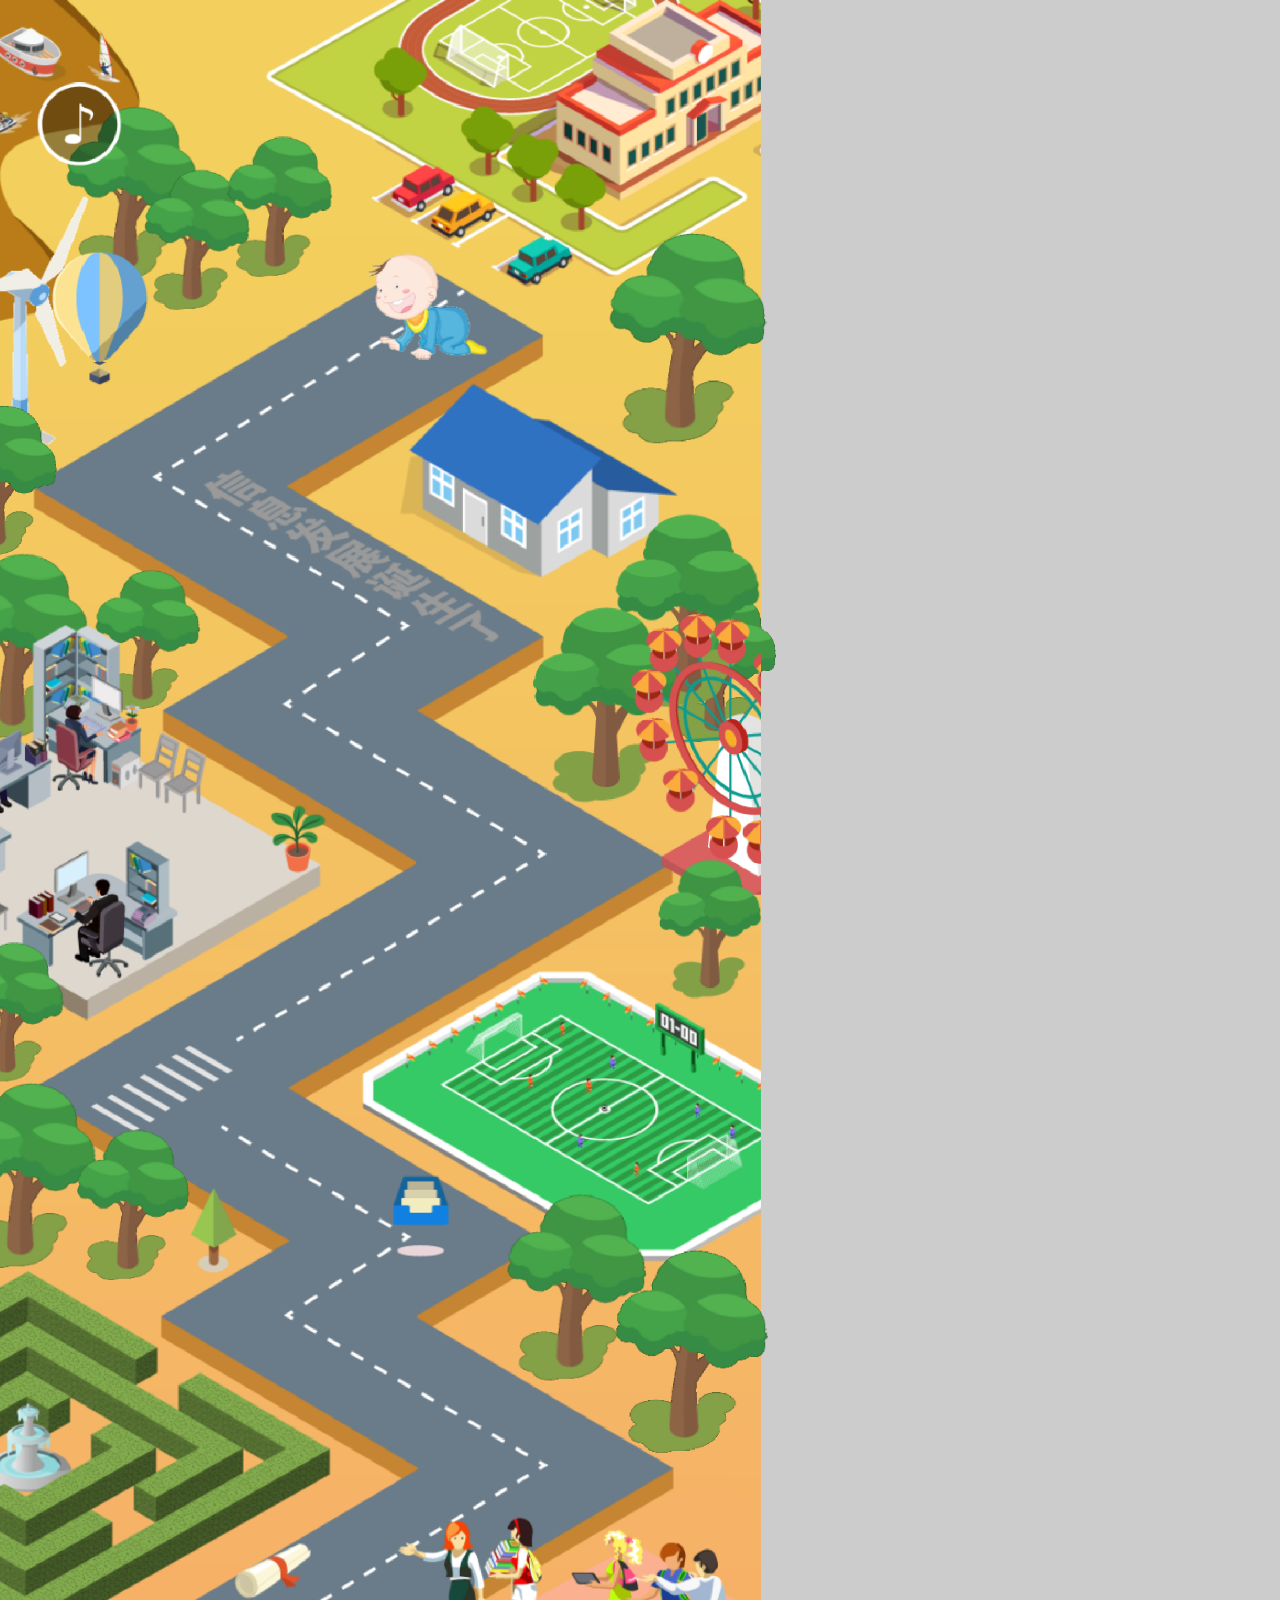
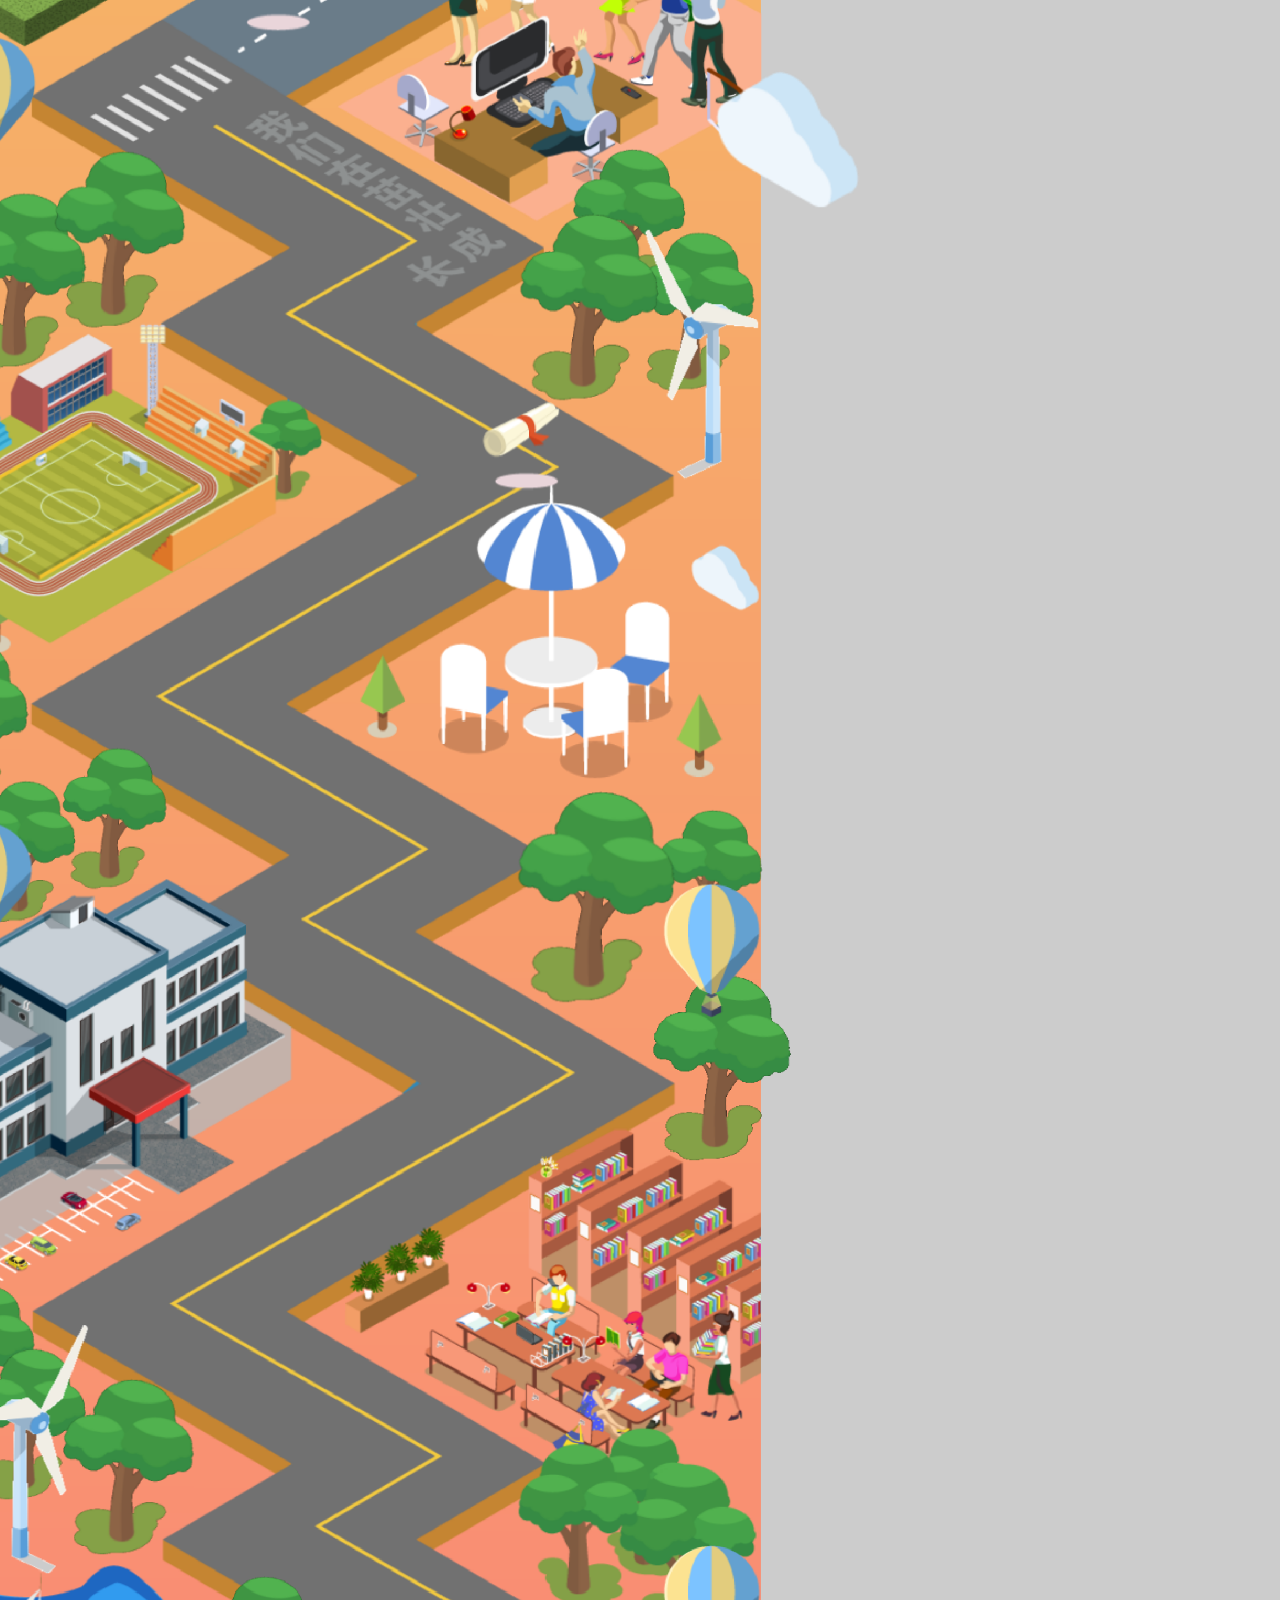
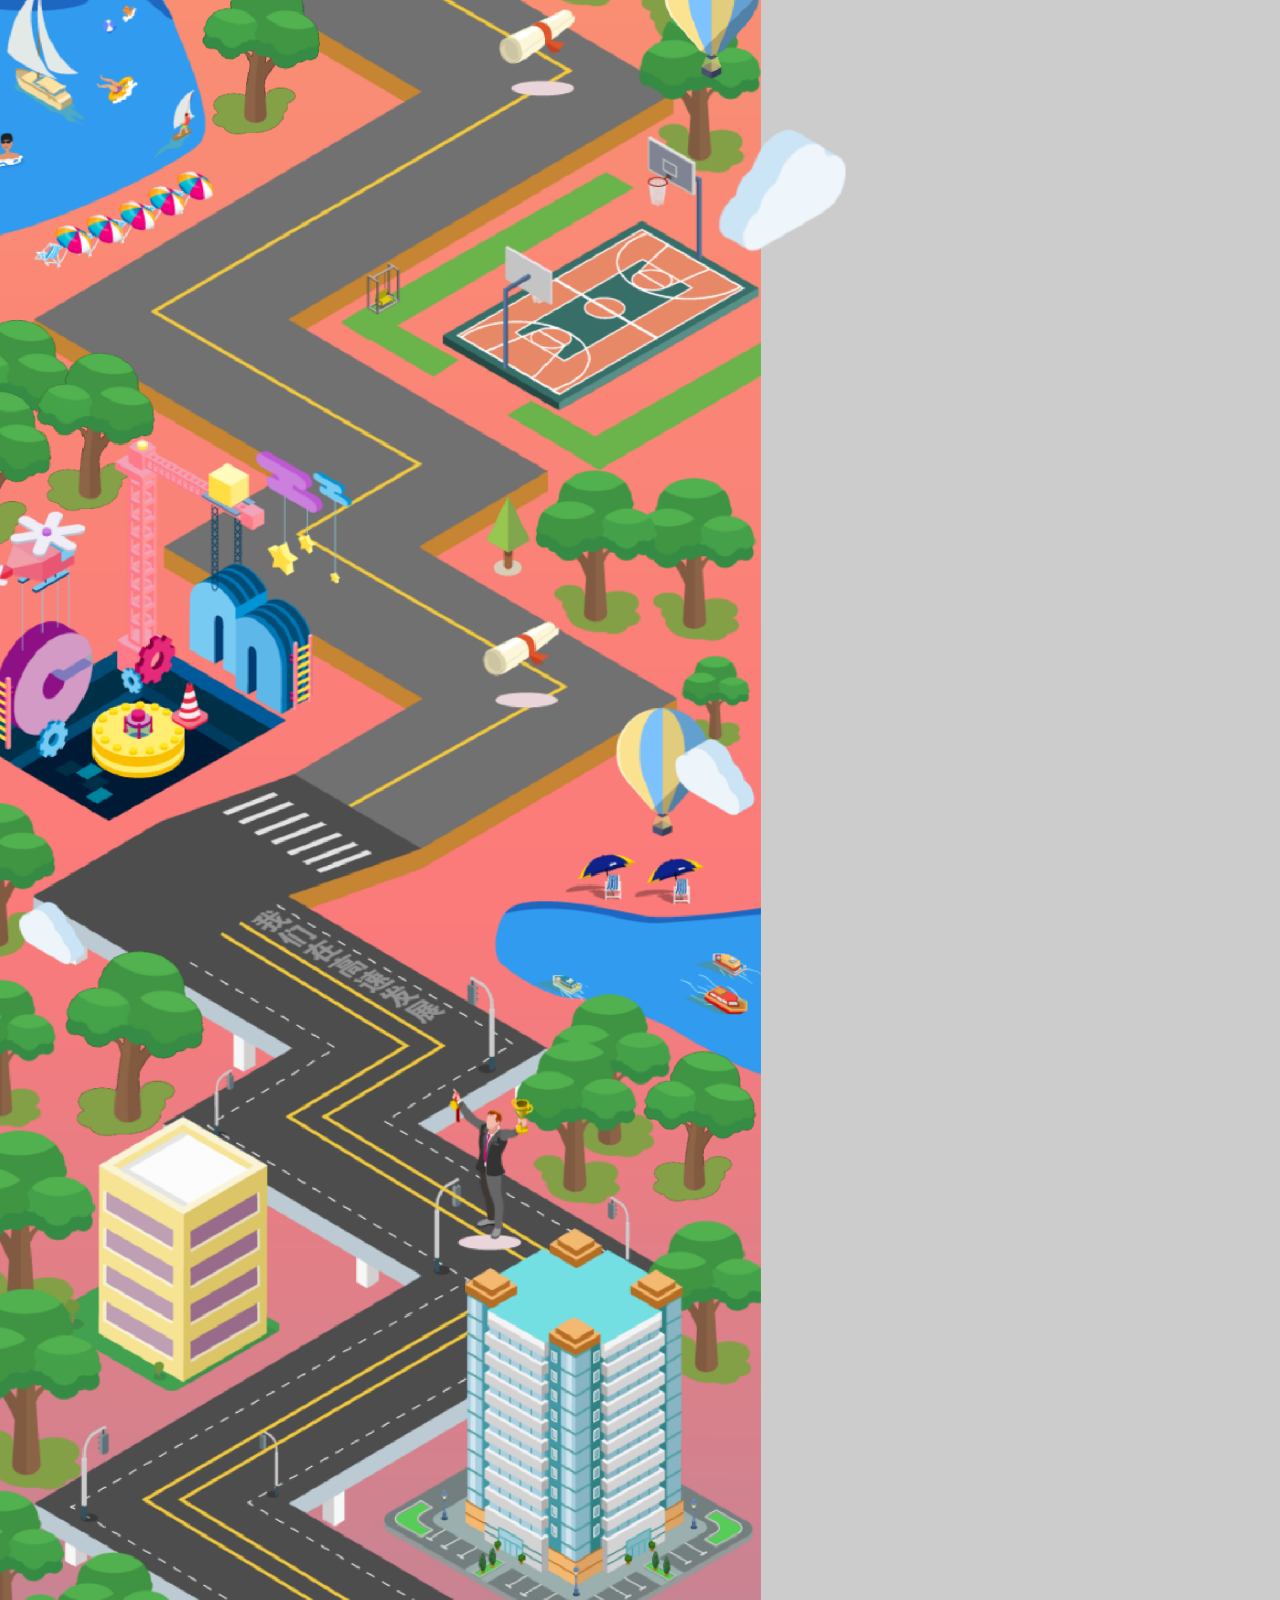
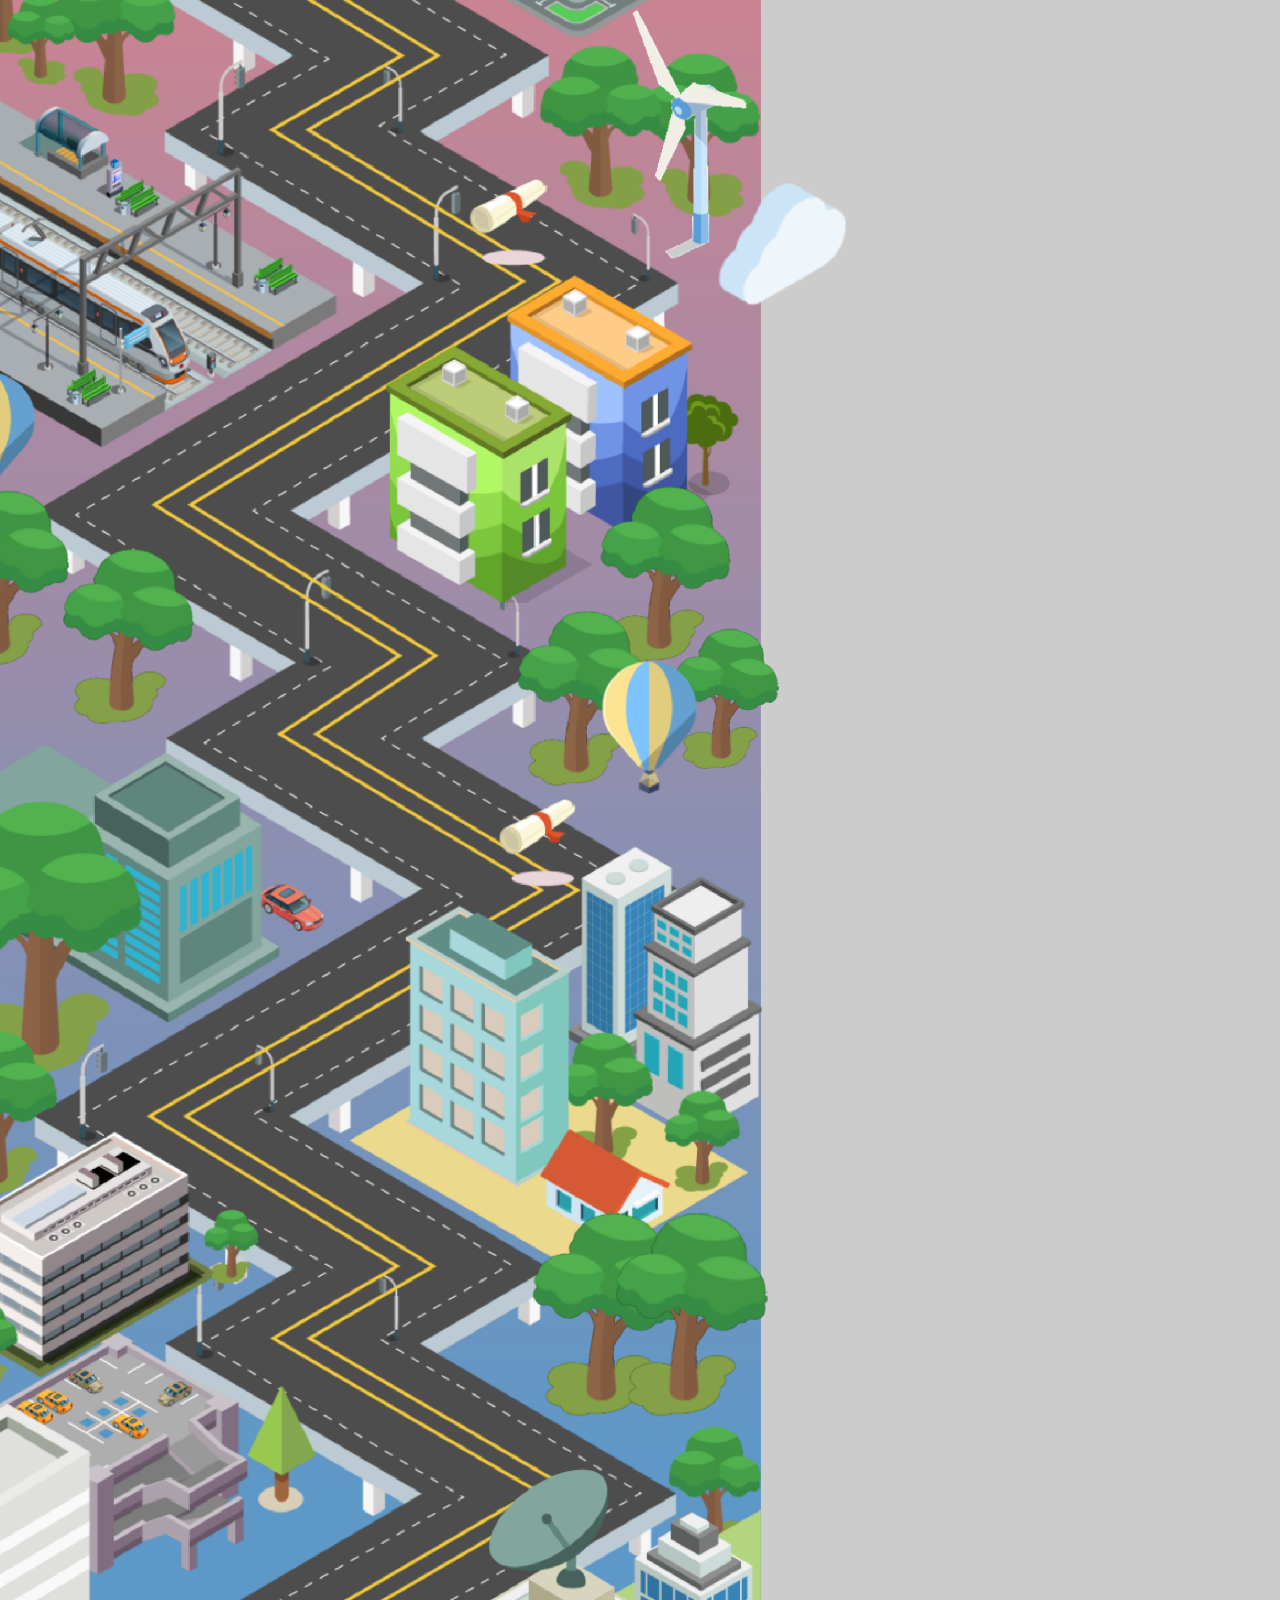
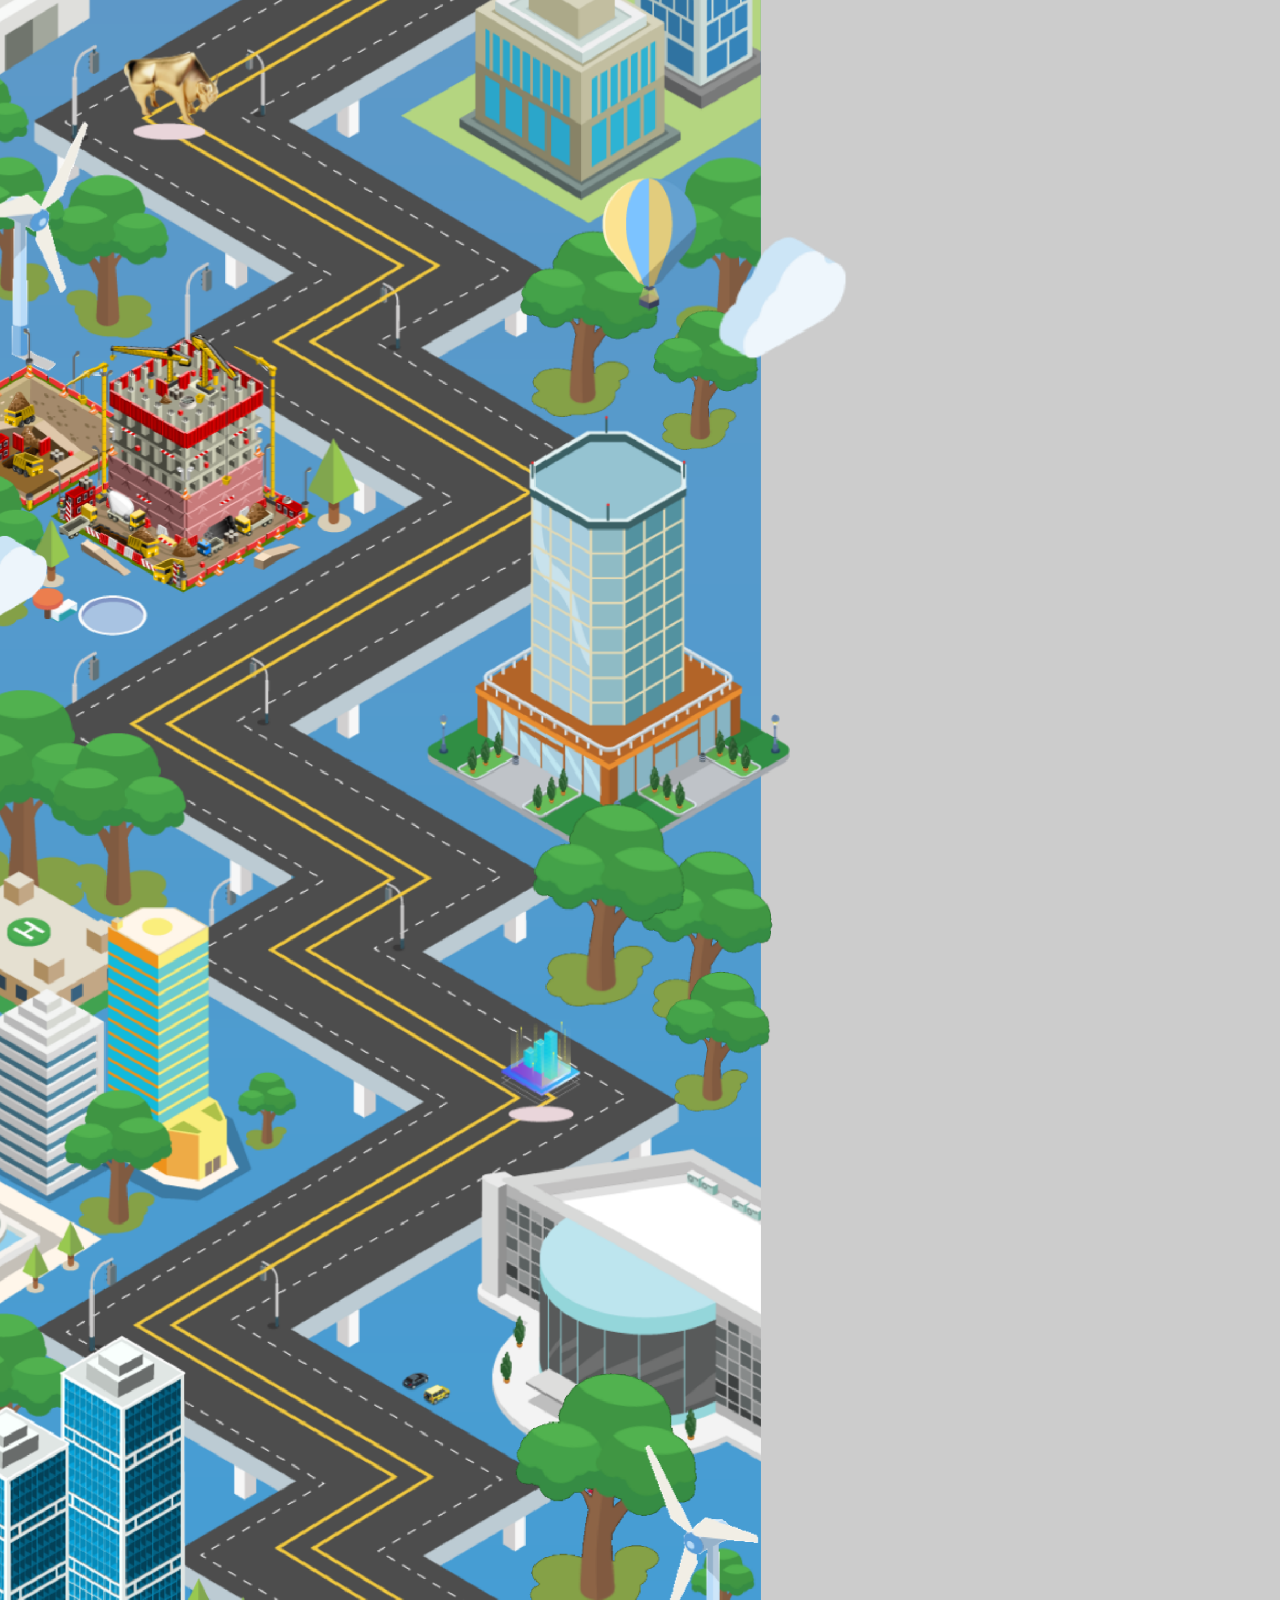
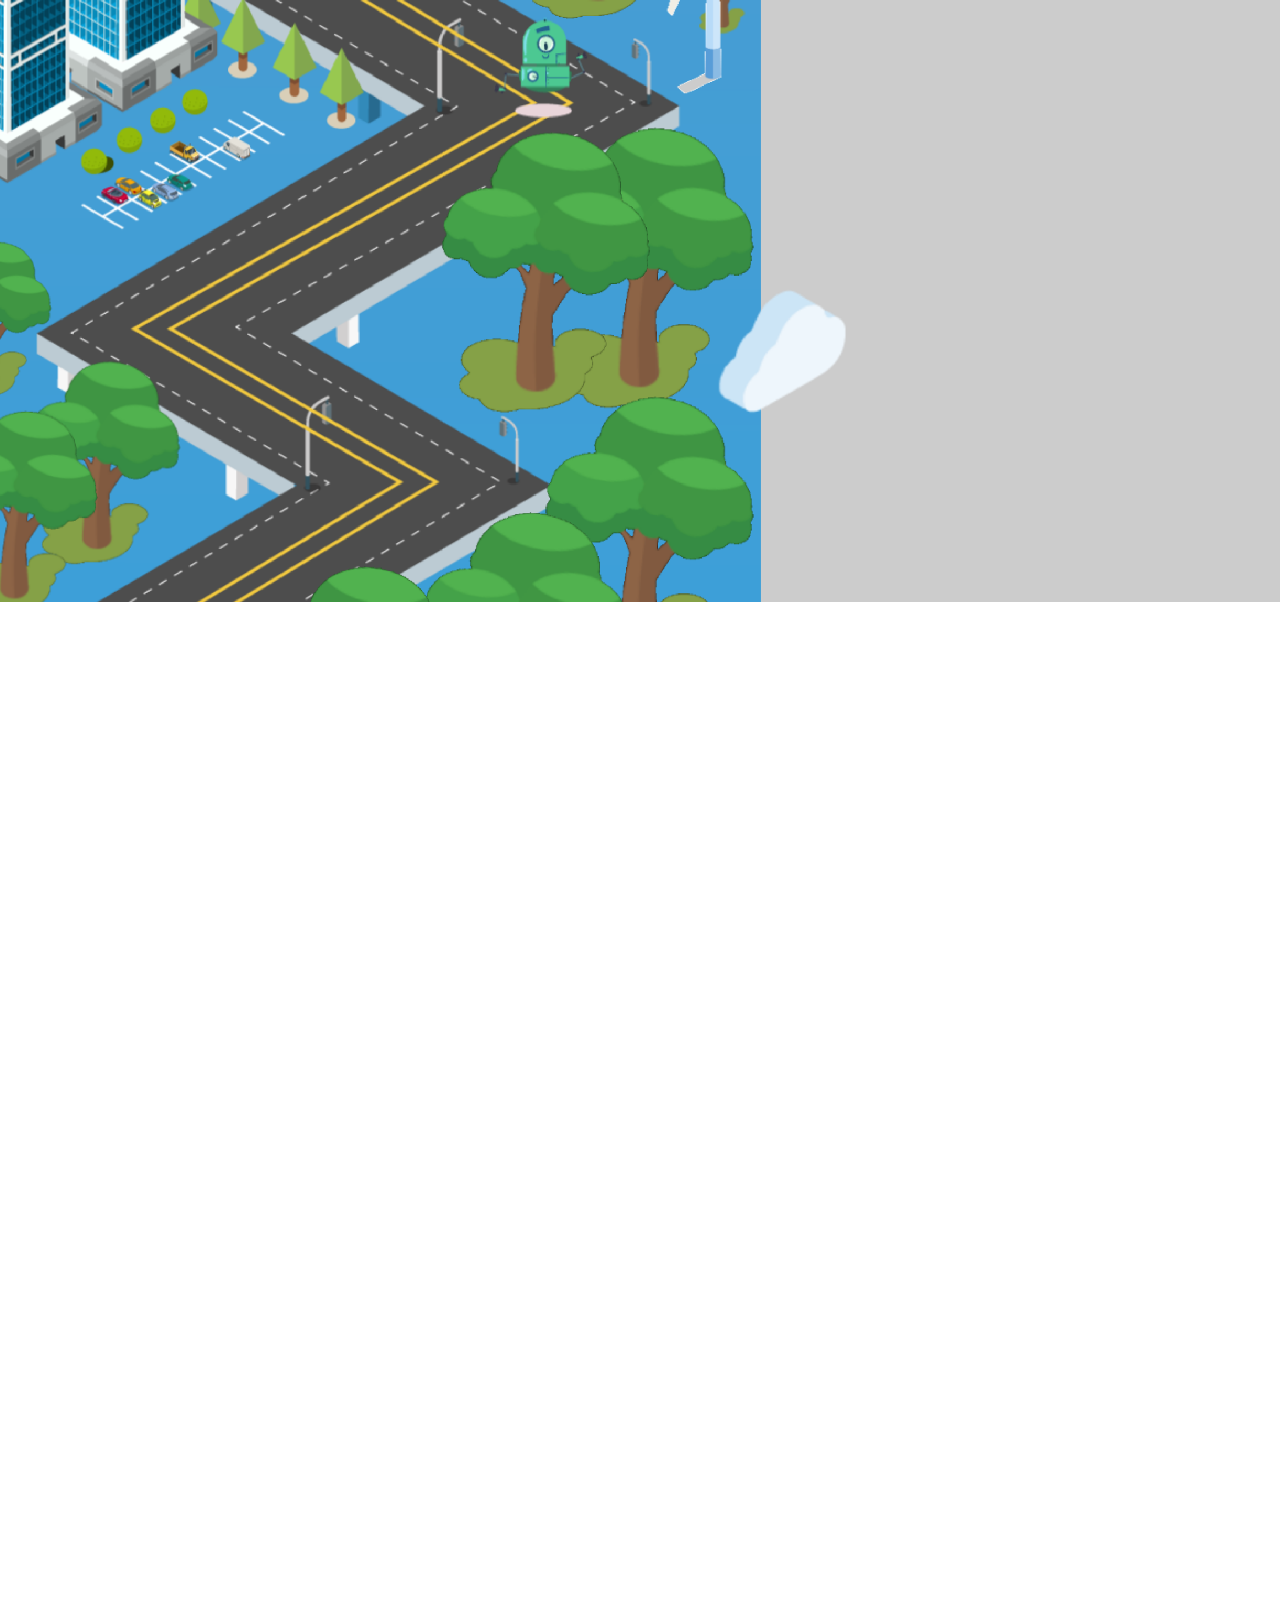
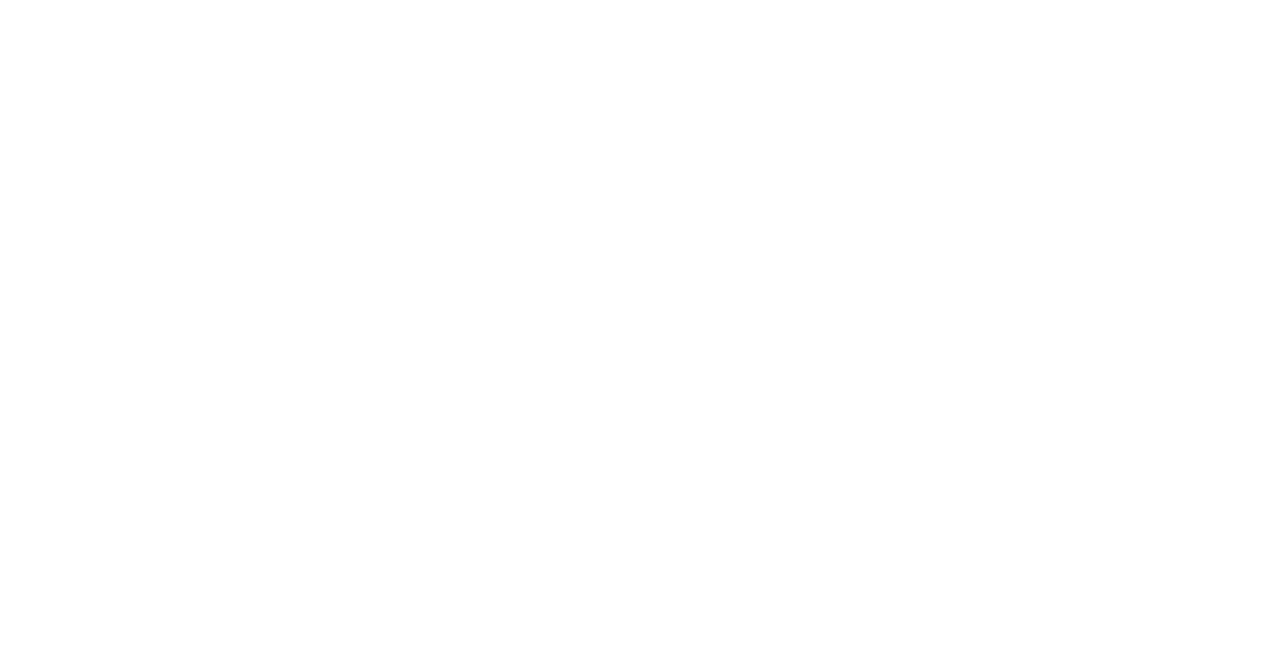
==== recruitment0904/index.html @ 315f74f4 "提交招聘页面" ====
<!DOCTYPE html>
<html lang="zh">
<head>
	<meta charset="UTF-8">
	<meta http-equiv="X-UA-Compatible" content="IE=edge,chrome=1"> 
	<meta name="viewport" content="width=device-width, initial-scale=1.0,user-scalable=no">
	<meta name="format-detection" content="telephone=no">
	<title>“信”你！无可替代！</title>
	<link rel="stylesheet" href="css/index.css" />
	<link rel="shortcut icon" href="images/favicon.ico"/>
	<style>
    
    </style>
	<!--[if IE]>
		<script src="http://libs.baidu.com/html5shiv/3.7/html5shiv.min.js"></script>
	<![endif]-->
</head>
<body>
	<div id="container" class="wrapper">
		<div id="main" class="content">
       	 	<img id="mainImg" src="images/bag.png"/>
       	 	<!--人-->
       	 	<div id="man1" class="people">
       	 		<img class="people" src="images/man1.gif"/>
       	 	</div>
       	 	<!--风筝-->
       	 	<span id="kit1" class="kit">
       	 		<img src="images/kit.gif"/>
       	 	</span>
       	 	<span id="kit2" class="kit">
       	 		<img src="images/kit.gif"/>
       	 	</span>
       	 	<span id="kit3" class="kit">
       	 		<img src="images/kit.gif"/>
       	 	</span>
       	 	<span id="kit4" class="kit">
       	 		<img src="images/kit.gif"/>
       	 	</span>
       	 	<span id="kit5" class="kit">
       	 		<img src="images/kit.gif"/>
       	 	</span>
       	 	<span id="kit6" class="kit">
       	 		<img src="images/kit.gif"/>
       	 	</span>
       	 	<!--树-->
       	 	<span id="tree1" class="tree">
       	 		<img src="images/tree1.gif"/>
       	 	</span>
       	 	<span id="tree2" class="tree">
       	 		<img src="images/tree1.gif"/>
       	 	</span>
       	 	<span id="tree3" class="tree">
       	 		<img src="images/tree1.gif"/>
       	 	</span>
       	 	<span id="tree4" class="tree">
       	 		<img src="images/tree1.gif"/>
       	 	</span>
       	 	<span id="tree5" class="tree">
       	 		<img src="images/tree1.gif"/>
       	 	</span>
       	 	<span id="tree6" class="tree">
       	 		<img src="images/tree1.gif"/>
       	 	</span>
       	 	<span id="tree7" class="tree">
       	 		<img src="images/tree1.gif"/>
       	 	</span>
       	 	<span id="tree8" class="tree">
       	 		<img src="images/tree1.gif"/>
       	 	</span>
       	 	<span id="tree9" class="tree">
       	 		<img src="images/tree1.gif"/>
       	 	</span>
       	 	<span id="tree10" class="tree">
       	 		<img src="images/tree1.gif"/>
       	 	</span>
       	 	<span id="tree11" class="tree">
       	 		<img src="images/tree1.gif"/>
       	 	</span>
       	 	<span id="tree12" class="tree">
       	 		<img src="images/tree1.gif"/>
       	 	</span>
       	 	<span id="tree13" class="tree">
       	 		<img src="images/tree1.gif"/>
       	 	</span>
       	 	<span id="tree14" class="tree">
       	 		<img src="images/tree1.gif"/>
       	 	</span>
       	 	<span id="tree15" class="tree">
       	 		<img src="images/tree1.gif"/>
       	 	</span>
       	 	<span id="tree16" class="tree">
       	 		<img src="images/tree1.gif"/>
       	 	</span>
       	 	<span id="tree17" class="tree">
       	 		<img src="images/tree1.gif"/>
       	 	</span>
       	 	<span id="tree18" class="tree">
       	 		<img src="images/tree1.gif"/>
       	 	</span>
       	 	<span id="tree19" class="tree">
       	 		<img src="images/tree1.gif"/>
       	 	</span>
       	 	<span id="tree20" class="tree">
       	 		<img src="images/tree1.gif"/>
       	 	</span>
       	 	<span id="tree21" class="tree">
       	 		<img src="images/tree1.gif"/>
       	 	</span>
       	 	<span id="tree22" class="tree">
       	 		<img src="images/tree1.gif"/>
       	 	</span>
       	 	<span id="tree23" class="tree">
       	 		<img src="images/tree1.gif"/>
       	 	</span>
       	 	<span id="tree24" class="tree">
       	 		<img src="images/tree1.gif"/>
       	 	</span>
       	 	<span id="tree25" class="tree">
       	 		<img src="images/tree1.gif"/>
       	 	</span>
       	 	<span id="tree26" class="tree">
       	 		<img src="images/tree1.gif"/>
       	 	</span>
       	 	<span id="tree27" class="tree">
       	 		<img src="images/tree1.gif"/>
       	 	</span>
       	 	<span id="tree28" class="tree">
       	 		<img src="images/tree1.gif"/>
       	 	</span>
       	 	<span id="tree29" class="tree">
       	 		<img src="images/tree1.gif"/>
       	 	</span>
       	 	<span id="tree30" class="tree">
       	 		<img src="images/tree1.gif"/>
       	 	</span>
       	 	<span id="tree31" class="tree">
       	 		<img src="images/tree1.gif"/>
       	 	</span>
       	 	<span id="tree32" class="tree">
       	 		<img src="images/tree1.gif"/>
       	 	</span>
       	 	<span id="tree33" class="tree">
       	 		<img src="images/tree1.gif"/>
       	 	</span>
       	 	<span id="tree34" class="tree">
       	 		<img src="images/tree1.gif"/>
       	 	</span>
       	 	<span id="tree35" class="tree">
       	 		<img src="images/tree1.gif"/>
       	 	</span>
       	 	<span id="tree36" class="tree">
       	 		<img src="images/tree1.gif"/>
       	 	</span>
       	 	<span id="tree37" class="tree">
       	 		<img src="images/tree1.gif"/>
       	 	</span>
       	 	<span id="tree38" class="tree">
       	 		<img src="images/tree1.gif"/>
       	 	</span>
       	 	<span id="tree39" class="tree">
       	 		<img src="images/tree1.gif"/>
       	 	</span>
       	 	<span id="tree40" class="tree">
       	 		<img src="images/tree1.gif"/>
       	 	</span>
       	 	<span id="tree41" class="tree">
       	 		<img src="images/tree1.gif"/>
       	 	</span>
       	 	<span id="tree42" class="tree">
       	 		<img src="images/tree1.gif"/>
       	 	</span>
       	 	<span id="tree43" class="tree">
       	 		<img src="images/tree1.gif"/>
       	 	</span>
       	 	<span id="tree44" class="tree">
       	 		<img src="images/tree1.gif"/>
       	 	</span>
       	 	<span id="tree45" class="tree">
       	 		<img src="images/tree1.gif"/>
       	 	</span>
       	 	<span id="tree46" class="tree">
       	 		<img src="images/tree1.gif"/>
       	 	</span>
       	 	<span id="tree47" class="tree">
       	 		<img src="images/tree1.gif"/>
       	 	</span>
       	 	<span id="tree48" class="tree">
       	 		<img src="images/tree1.gif"/>
       	 	</span>
       	 	<span id="tree49" class="tree">
       	 		<img src="images/tree1.gif"/>
       	 	</span>
       	 	<span id="tree50" class="tree">
       	 		<img src="images/tree1.gif"/>
       	 	</span>
       	 	<span id="tree51" class="tree">
       	 		<img src="images/tree1.gif"/>
       	 	</span>
       	 	<span id="tree52" class="tree">
       	 		<img src="images/tree1.gif"/>
       	 	</span>
       	 	<span id="tree53" class="tree">
       	 		<img src="images/tree1.gif"/>
       	 	</span>
       	 	<span id="tree54" class="tree">
       	 		<img src="images/tree1.gif"/>
       	 	</span>
       	 	<span id="treeBig" class="tree">
       	 		<img src="images/treeBig.png"/>
       	 	</span>
       	 	<!--云-->
       	 	<span id="cloud1" class="cloud">
       	 		<img src="images/cloud1.png"/>
       	 	</span>
       	 	<span id="cloud2" class="cloud">
       	 		<img src="images/cloud2.png"/>
       	 	</span>
       	 	<span id="cloud3" class="cloud">
       	 		<img src="images/cloud1.png"/>
       	 	</span>
       	 	<span id="cloud4" class="cloud">
       	 		<img src="images/cloud1.png"/>
       	 	</span>
       	 	<span id="cloud5" class="cloud">
       	 		<img src="images/cloud1.png"/>
       	 	</span>
       	 	<span id="cloud6" class="cloud">
       	 		<img src="images/cloud1.png"/>
       	 	</span>
       	 	<span id="cloud7" class="cloud">
       	 		<img src="images/cloud1.png"/>
       	 	</span>
       	 	<span id="cloud8" class="cloud">
       	 		<img src="images/cloud1.png"/>
       	 	</span>
       	 	<span id="cloud9" class="cloud">
       	 		<img src="images/cloud1.png"/>
       	 	</span>
       	 	<span id="cloud10" class="cloud">
       	 		<img src="images/cloud1.png"/>
       	 	</span>
       	 	<!--气球-->
       	 	<span id="balloon1" class="balloon">
       	 		<img src="images/q.png"/>
       	 	</span>
       	 	<span id="balloon2" class="balloon">
       	 		<img src="images/q.png"/>
       	 	</span>
       	 	<span id="balloon3" class="balloon">
       	 		<img src="images/q.png"/>
       	 	</span>
       	 	<span id="balloon4" class="balloon">
       	 		<img src="images/q.png"/>
       	 	</span>
       	 	<span id="balloon5" class="balloon">
       	 		<img src="images/q.png"/>
       	 	</span>
       	 	<span id="balloon6" class="balloon">
       	 		<img src="images/q.png"/>
       	 	</span>
       	 	<span id="balloon7" class="balloon">
       	 		<img src="images/q.png"/>
       	 	</span>
       	 	<span id="balloon8" class="balloon">
       	 		<img src="images/q.png"/>
       	 	</span>
       	 	<!--路上的logo-->
       	 	<span id="logo0" class="logo logo0">
       	 		<img src="images/1.png"/>
       	 	</span>
       	 	<span id="logo1" class="logo logo1">
       	 		<img src="images/2.png"/>
       	 	</span>
       	 	<span id="logo2" class="logo logo2">
       	 		<img src="images/2.png"/>
       	 	</span>
       	 	<span id="logo3" class="logo logo3">
       	 		<img src="images/2.png"/>
       	 	</span>
       	 	<span id="logo4" class="logo logo4">
       	 		<img src="images/2.png"/>
       	 	</span>
       	 	<span id="logo10" class="logo logo5">
       	 		<img src="images/3.png"/>
       	 	</span>
       	 	
       	 	
       	 	
       	 	
       	 	<span id="logo5" class="logo logo6">
       	 		<img src="images/2.png"/>
       	 	</span>
       	 	<span id="logo6" class="logo logo7">
       	 		<img src="images/2.png"/>
       	 	</span>
       	 	<span id="logo7" class="logo logo8">
       	 		<img src="images/4.png"/>
       	 	</span>
       	 	<span id="logo8" class="logo logo9">
       	 		<img src="images/5.png"/>
       	 	</span>
       	 	<span id="logo9" class="logo logo10">
       	 		<img src="images/6.png"/>
       	 	</span>
       	 	
       	 	<!--房子-->
       	 	<span id="house1" class="house houseRight">
       	 		<img src="images/house1.png"/>
       	 	</span>
       	 	<span id="house2" class="house houseRight">
       	 		<img src="images/house2.png"/>
       	 	</span>
       	 	<span id="house3" class="house houseLeft">
       	 		<img src="images/house5.png"/>
       	 	</span>
       	 	<span id="house4" class="house houseLeft">
       	 		<img src="images/house11.png"/>
       	 	</span>
       	 	
       	 	
       	 	
       	 	<span id="house5" class="house houseRight">
       	 		<img src="images/house3.png"/>
       	 	</span>
       	 	<span id="house6" class="house houseRight">
       	 		<img src="images/house4.png"/>
       	 	</span>
       	 	<span id="house7" class="house houseRight">
       	 		<img src="images/house6.png"/>
       	 	</span>
       	 	<span id="house8" class="house houseRight">
       	 		<img src="images/house7.png"/>
       	 	</span>
       	 	<span id="house9" class="house houseRight">
       	 		<img src="images/house8.png"/>
       	 	</span>
       	 	<span id="house10" class="house houseRight">
       	 		<img src="images/house9.png"/>
       	 	</span>
       	 	<span id="house11" class="house houseRight">
       	 		<img src="images/house10.png"/>
       	 	</span>
       	 	<span id="house12" class="house houseRight">
       	 		<img src="images/house12.png"/>
       	 	</span>
       	 	<!--<span id="house13" class="house houseRight">
       	 		<img src="images/house13.png"/>
       	 	</span>-->
       	 	<span id="house14" class="house houseRight">
       	 		<img src="images/house14.png"/>
       	 	</span>
       	 	
       	 	<div id="mp3Btn" class="playing1" >
       	 		<audio autoplay="autoplay" loop="loop" id="mp3">
					<source src="images/11.mp3" type="audio/mpeg">
					<source src="images/11.m4a" type="audio/mpeg">
					<source src="images/11.ogg" type="audio/ogg">
					你的浏览器不支持html5的audio标签
       	 		</audio>
       	 	</div>
       	 	<div id="erweima">
       	 		<img src="images/erweima.png"/>
       	 	</div>
       	 </div>
		
	</div>
	<input type="hidden" onclick="move();" id="btn"></input>
	
	<div class="loading_box">
		<div id="ajaxbar1">
	    	<div id="block1" class="barlittle"></div>
		    <div id="block2" class="barlittle"></div>
		    <div id="block3" class="barlittle"></div>
		    <div id="block4" class="barlittle"></div>
		    <div id="block5" class="barlittle"></div>
		</div>
	</div>
	<script src='js/jquery.js'></script>
	<script src='js/bscroll.js'></script>
	<script src='js/index.js'></script>
	<script>
		
	</script>
</body>
</html>
---- recruitment0904/css/index.css ----
*{
	padding:0;
	margin:0;
	list-style: none;
}

html,body{
	width:100%;
	color:#fff;
	background: #ccc;
	height: 100%;
	/*transform: scale(1.05) translateY(-1.5rem);*/
	transform: scale(1.05);
    transform-origin: top center;
}
#btn{
	position: fixed;
	left: 0;
}
#container{
	width: 20rem;
	height: 100%;
}
#mainImg{
	width: 20rem;
}
#main{
	position: relative;
	width: 20rem;
	/*transition: top 1s linear;*/
	
}
#man1{
	position: absolute;
    left: 0rem;
    top: 0rem;
    transform: translate(4rem,9.6rem);
    z-index: 12;
    
    
}
.bubble-tooltip{
	position: absolute;
    color: #fff;
    background: linear-gradient(to bottom,#3AABEF 0%,#1383D6 50%,#3AABEF 100%);
    border-radius: 10px;
    font-size: 0.72rem;
    transform: translateY(2rem);
    /*line-height: 1.2rem;*/
    padding: 0.3rem 0.6rem 0.3rem 0.6rem;
    z-index: 100;
    width:10.2rem;
}
.bubble-tooltip.showChange{
	animation:showChange 0.2s linear;
}
.T2{
	width:9.5rem;
}
@keyframes showChange{
	from{
		transform: scale(0) translateY(2rem);
	}
	to{transform: scale(1) translateY(2rem);}
}

/*右边*/
.T0,.T2,.T8,.T10,.T11,.T12,.T13{
	/*height:1.2rem;*/
	box-shadow: 3px 5px 18px -2px #000;
    background: linear-gradient(to bottom,#3AABEF 0%,#1383D6 50%,#3AABEF 100%);
    
}
.T0:after,.T2:after,.T4:after,.T6:after,.T7:after,.T8:after,.T9:after,.T10:after,.T13:after,.T14:after{
    content: "";
    width: 0.6rem;
    height: 0.5rem;
    background: url(../images/jiao1.png) no-repeat 0 0;
    background-size: 100% 100%;
    display: inline-block;
    position: absolute;
    right: -0.4rem;
    top: -0.1rem;
    transform: rotateY(180deg);
}
/* 左边*/
.T1,.T3,.T5,.T4,.T6,.T7,.T9,.T14{
	/*height:1.2rem;*/
	box-shadow: 3px 5px 18px -2px #000;
    background: linear-gradient(to bottom,#3AABEF 0%,#1383D6 50%,#3AABEF 100%);
}
.T1:after,.T3:after,.T5:after,.T11:after,.T12:after{
	content: "";
    width: 0.6rem;
    height: 0.5rem;
    background: url(../images/jiao1.png) no-repeat 0 0;
    background-size: 100% 100%;
    display: inline-block;
    position: absolute;
    left: -0.3rem;
    top: -0.1rem;
}
.people{
	width:3.4rem;
}
.tree,
.cloud{
	position: absolute;
}
.cloud{
	z-index: 120;
}
#tree1{
	left: 2.1rem;
    top: 2.2rem;
}
#tree2{
	left: 4.2rem;
    top: 3.8rem;
}
#tree3{
	left: 6.2rem;
    top: 3rem;
}
#tree4{
	left: -.7rem;
    top: 9.5rem;
}
#tree5{
    left: -0.8rem;
    top: 13rem;
}
#tree6{
    left: 3rem;
    top: 13.5rem;
}
#tree7{
    right: -1rem;
    top: 5.2rem;
}
#tree8{
    left: -0.3rem;
    top: 22.5rem;
    z-index: 52;
}
#tree9{
    left: -.6rem;
    top: 25.8rem;
}
#tree10{
	right: 2rem;
    top: 28.5rem;
}
#tree11{
	right: -1rem;
    top: 29.8rem;
}
#tree12{
	left: -2rem;
    top: 53.8rem;
}
#tree13{
	left: 0rem;
    top: 57.3rem;
}
#tree14{
	left: 2.2rem;
    top: 56.5rem;
}
#tree15{
	right: 1.2rem;
    top: 57.4rem;
    z-index: 14;
}
#tree16{
	right: -0.6rem;
    top: 58rem;
}
#tree17{
    left: -1rem;
    top: 69.5rem;
}
#tree18{
	left: 0rem;
    top: 71rem;
}
#tree19{
	left: 2rem;
    top: 71.7rem;
}
#tree20{
	left: 5.5rem;
    top: 76.5rem;
}
#tree21{
    left: -0.6rem;
    top: 43rem;
    z-index: 18;
}
#tree22{
    left: 1.8rem;
    top: 42rem;
    z-index: 19;
}
#tree23{
    right: -1.5rem;
    top: 61.9rem;
    z-index: 19;
}
#tree24{
	left: -0.5rem;
    top: 84.8rem;
}
#tree25{
	left: -1rem;
    top: 86.5rem;
    z-index: 12;
}
#tree26{
	left: 1.5rem;
    top: 85.6rem;
}
#tree27{
    left: 2rem;
    top: 100rem;
}
#tree28{
    left: 16rem;
    top: 175rem;
    z-index: 12;
}
#tree29{
    left: 16.8rem;
    top: 178rem;
    z-index: 13;
}
#tree30{
    right: -0.5rem;
    top: 102.5rem;
}
#tree31{
	right: -1rem;
    top: 131rem;
}
#tree32{
	left: -1rem;
    top: 127.6rem;
}
#tree33{
    left: 2rem;
    top: 129rem;
}
#tree34{
    right: 1rem;
    top: 173.8rem;
    z-index: 51;
}
#tree35{
    right: 0rem;
    top: 127.5rem;
    z-index: 51;
}
#tree36{
	right: 1rem;
    top: 145rem;
    z-index: 51;
}
#tree37{
	right: -1rem;
    top: 145rem;
    z-index: 52;
}
#tree38{
	left: -1rem;
    top: 199rem;
}
#tree39{
	left: 1rem;
    top: 201.8rem;
}
#tree40{
	left: -1rem;
    top: 203rem;
}

#tree41{
	right: -1rem;
    top: 196rem;
}
#tree42{
	right: 1.5rem;
    top: 196.1rem;
}
#tree43{
	right: -1rem;
    top: 202.5rem;
}
#tree44{
	right: 2rem;
    top: 205.3rem;
}
#tree45{
	right: 6rem;
    top: 206.6rem;
    z-index: 12;
}
#tree46{
	right: -1rem;
    top: 14rem;
}
#tree47{
    left: 2.5rem;
    top: 27rem;
}
#tree48{
    left: 14.5rem;
    top: 42rem;
    z-index: 50;
}
#tree49{
    left: 16rem;
    top: 44rem;
    z-index: 50;
}
#tree50{
    left: 13rem;
    top: 43.5rem;
    z-index: 50;
}
#tree51{
    left: 13rem;
    top: 130.5rem;
    z-index: 51;
}
#tree52{
    left: 13rem;
    top: 160rem;
    z-index: 43;
}
#tree53{
    left: 16.5rem;
    top: 162rem;
    z-index: 55;
}
#tree54{
    left: 12.5rem;
    top: 187.5rem;
    z-index: 51;
}
#treeBig{
	right: 0rem;
    top: 12.4rem;
    z-index: 51;
}
#treeBig img{
	width:6rem;
}
#tree41 img,
#tree42 img,
#tree43 img,
#tree44 img,
#tree45 img{
    width:8rem;
}
#tree54 img,
#tree34 img{
    width:7rem;
}
#tree7 img,

#tree15 img{
	width:6rem;
}


#tree36 img,
#tree37 img,
#tree11 img,
#tree39 img,
#tree34 img,
#tree40 img{
	width:5.8rem;
}
#tree5 img,
#tree9 img,
#tree23 img,
#tree10 img,
#tree50 img,
#tree52 img,
#tree27 img{
	width:5.3rem;
}
#tree1 img,
#tree35 img,
#tree12 img,
#tree19 img,
#tree21 img,
#tree22 img,
#tree28 img,
#tree33 img,
#tree51 img,
#tree32 img{
	width:5rem;
}
#tree20 img,
#tree24 img,
#tree25 img,
#tree26 img,
#tree49 img,
#tree38 img{
	width:4.5rem;
}
#tree4 img,
#tree18 img,
#tree30 img,
#tree46 img,
#tree48 img,
#tree47 img{
	width:4.3rem;
}
#tree2 img,
#tree3 img,
#tree6 img,
#tree8 img,
#tree13 img,
#tree14 img,
#tree16 img,
#tree17 img,
#tree31 img,
#tree53 img,
#tree29 img{
	width:4rem;
}



#cloud1{
	left:-3rem;
	top:20rem;
	animation: cloudMove1 15s linear infinite;
}
#cloud2{
	right:-3rem;
	top:40rem;
	animation: cloudMove2 15s linear infinite;
}
#cloud3{
	left:-3rem;
	top:60rem;
	animation: cloudMove1 15s linear infinite;
}
#cloud4{
	right:-3rem;
	top:80rem;
	animation: cloudMove2 15s linear infinite;
}
#cloud5{
	left:-3rem;
	top:100rem;
	animation: cloudMove1 15s linear infinite;
}
#cloud6{
	right:-3rem;
	top:120rem;
	animation: cloudMove2 15s linear infinite;
}
#cloud7{
	left:-3rem;
	top:140rem;
	animation: cloudMove1 15s linear infinite;
}
#cloud8{
	right:-3rem;
	top:160rem;
	animation: cloudMove2 15s linear infinite;
}
#cloud9{
	left:-3rem;
	top:180rem;
	animation: cloudMove1 15s linear infinite;
}
#cloud10{
	right:-3rem;
	top:200rem;
	animation: cloudMove2 15s linear infinite;
}
.cloud img{
	width: 5rem;
}
.balloon{
	position: absolute;
	animation: balloonMove 4s linear infinite;
	z-index: 110;
}
#balloon1{
	left:2.5rem;
	top:6rem;
}
#balloon2{
    left: -0.2rem;
    top: 39.5rem;
	
}
#balloon3{
	left: -0.3rem;
    top: 58.5rem;
}
#balloon4{
	right: -0.2rem;
    top: 60rem;
}
#balloon5{
	right: -0.2rem;
    top: 76rem;
}
#balloon6{
    left: -0.2rem;
    top: 125rem;
}
#balloon7{
    left: 15.8rem;
    top: 159rem;
}
#balloon8{
    left: 15.8rem;
    top: 132rem;
}
.balloon img{
	width: 2.9rem;
}

.kit{
	position: absolute;
}
.kit img{
	width:9rem;
}
#kit1{
	left: -1.8rem;
    top: 3rem;
}
#kit2{
    right: -2.7rem;
    top: 42.5rem;
    transform: rotateY(180deg);
    z-index: 66;
}
#kit3{
	left: -1.8rem;
    top: 69rem;
    z-index: 1;
}
#kit5{
    left: -1.8rem;
    top: 156rem;
    z-index: 1;
}
#kit6{
    right: -2.7rem;
    top: 188rem;
    transform: rotateY(180deg);
    z-index: 66;
}
.logo{
	position: absolute;
	/*transform: translateY(1rem);*/
	z-index: 70;
}
.logo img{
	width:2.5rem;
}
#logo0{
    left: 10.5rem;
    top: 26.5rem;
}
#logo1{
	left: 7rem;
    top: 35.4rem;
    
}
#logo2{
    left: 13rem;
    top: 46.5rem;
    
}
#logo3{
    left: 13.4rem;
    top: 75.7rem;
    
}
#logo4{
    left: 13rem;
    top: 90.5rem;
    
}
#logo5{
    left: 12.7rem;
    top: 118.5rem;
    
}
#logo6{
	left: 13.4rem;
    top: 133.5rem;
    
}
#logo7{
    left: 4.5rem;
    top: 154.2rem;
}
#logo8{
    left: 13.4rem;
    top: 178rem;
    
}
#logo9{
    left: 13.4rem;
    top: 192.5rem;
    
}
#logo10{
    top: 103.6rem;
    left: 12.2rem;
}
.bigMore{
	/*transform:translateY(1rem) scale(1.3);*/
	/*transform:scale(1.5);*/
	animation:xunHuan 0.8s infinite;
}
@keyframes xunHuan{
	0%,100%{ 
	 transform:scale(1);
	 transform-origin: bottom center;
	}
	50%{
	 transform:scale(1.5);
	 transform-origin: bottom center;
	}
	
}
.bigMore1{
	/*transform:translateY(1rem) scale(1.3);*/
	/*transform:scale(1.5);*/
	animation:xunHuan1 0.8s infinite;
}
@keyframes xunHuan1{
	0%,100%{ 
	 transform:scale(1);
	 transform-origin: bottom center;
	}
	50%{
	 transform:scale(1.2);
	 transform-origin: bottom center;
	}
	
}
#kit4{
    right: -2.4rem;
    top: 114.6rem;
    transform: rotateY(180deg);
    z-index: 1;
}
.house{
	position: absolute;
}
.houseRight{
	z-index: 50;
}
.houseLeft{
	z-index: 7;
}
#house1{
	right: 2rem;
    top: 7.2rem;
}
#house1 img{
	width:7rem;
}
#house2{
    left: 0rem;
    top: 14.5rem;
    z-index:44;
}
#house2 img{
	width:10.6rem;
}
#house3{
    left: -0rem;
    top: 59rem;
}
#house3 img{
	width:11rem;
}
#house4{
    left: 0rem;
    top: 161.5rem;
    z-index: 12;
}
#house4 img{
	width:11rem;
}
#house5{
	right: 0rem;
    top: 34rem;
    z-index: 49;
}
#house5 img{
	width:11rem;
}
#house6{
    right: -1rem;
    top: 47.2rem;
}
#house6 img{
	width:11.8rem;
}
#house7{
    left: -0.3rem;
    top: 85.8rem;
    z-index: 70;
}
#house7 img{
	width:11rem;
}
#house8{
    right: -1rem;
    top: 105rem;
}
#house8 img{
	width:11.5rem;
}
#house9{
    right: 0rem;
    top: 121rem;
}
#house9 img{
	width:10rem;
}
#house10{
    right: -0.7rem;
    top: 135rem;
}
#house10 img{
	width:11.2rem;
}
#house11{
    right: 0rem;
    top: 151.5rem;
}
#house11 img{
	width:11rem;
}
#house12{
    right: -1.5rem;
    top: 164.5rem;
}
#house12 img{
	width:10rem;
}
#house13{
    right: 0rem;
    top: 181rem;
}
#house13 img{
	width: 10.65rem;
}
#house14{
    left: 0rem;
    top: 187.1rem;
    z-index: 44;
}
#house14 img{
	width:10.5rem;
}



#mp3Btn{
    position: absolute;
    left:2.5rem;
    top: 2rem;
    background: url(../images/yinyue.png) 0 0; 
    background-size: 100% 100%;
    width: 2rem;
    height: 2rem;
    z-index: 20;
}
#mp3Btn.playing1{
    animation: rotating 1.2s linear infinite;
    -webkit-animation: rotating 1.2s linear infinite;
   
}
#erweima{
    position: absolute;
    left: 6.2rem;
    top: 234rem;
}
#erweima img{
	width:7.8rem;
}
.fistMove{
	
	left: 200px!important;
	top:-100px!important;
	animation:firstM 2s ;
}
@keyframes firstM{
	from{
		left: 200px;
	    top:-100px;
	}
	to{
		left: 0px;
	    top:0px;
	}
}

@keyframes rotating{
	0% {
    	transform: rotate(0deg);
    	/*-webkit-transform: rotate(0deg);*/
	}
	100% {
	    transform: rotate(1turn);
	   /* -webkit-transform: rotate(1turn);*/
	}
}

@keyframes move1{
	0%{
		opacity:0;
	}
	99%{
		opacity:0;
	}
	100%{
		opacity:1;
	}
}
@keyframes cloudMove1{
	/*0%{
		transform: translate(0rem,0rem);
	}
	33%{
		transform: translate(28rem,0rem);
	}
	66%{
		transform: translate(10rem,10rem);
	}
	100%{
		transform: translate(0rem,0rem);
	}*/
	0%{
		transform: translate(0,0);
	}
	33%{
		transform: translate(450%,0);
	}
	66%{
		transform: translate(200%,200%);
	}
	100%{
		transform: translate(0,0);
	}
}
@keyframes cloudMove2{
	0%{
		transform: translate(0,0);
	}
	50%{
		transform: translate(-27rem,0rem);
	}
	75%{
		transform: translate(-10rem,10rem);
	}
	100%{
		transform: translate(0rem,0rem);
	}
}
@keyframes balloonMove{
	0%{
		transform: translate(0rem,0rem);
	}
	50%{
		transform: translate(0rem,15px);
	}
	100%{
		transform: translate(0rem,0rem);
	}
}
/*loading*/

.loading_box {
	position: fixed;
	left: 0;
	top: 0;
	z-index: 999;
	width: 100%;
	height: 100%;
	background-color: #000000;
	/*background-image: url(../img/bg.jpg);
	background-size: 100% 100%;*/
}

#ajaxbar1 {
	overflow: hidden;
	width: 90px;
	position: absolute;
	left: 50%;
	margin-left: -45px;
	top: 50%;
}

#ajaxbar1 .barlittle {
	background-color: #ffffff;
	filter: progid:DXImageTransform.Microsoft.gradient(startColorstr='@color1', endColorstr='@color2');
	background-image: -webkit-linear-gradient(45deg, #ffffff 25%, #f1ffea);
	background-image: -moz-linear-gradient(45deg, #ffffff 25%, #f1ffea);
	/*border: 1px solid #111;*/
	width: 10px;
	height: 10px;
	float: left;
	margin-left: 5px;
	opacity: 0.1;
	-webkit-animation: pulse 1s linear infinite normal;
	-moz-animation: pulse 1s linear infinite normal;
	-ms-animation: pulse 1s linear infinite normal;
	animation: pulse 1s linear infinite normal;
	-webkit-animation-delay: 0;
	-moz-animation-delay: 0;
	-o-animation-delay: 0;
	animation-delay: 0;
}

#ajaxbar1 #block1 {
	-webkit-animation-delay: 0.3s;
	-moz-animation-delay: 0.3s;
	-o-animation-delay: 0.3s;
	animation-delay: 0.3s;
}

#ajaxbar1 #block2 {
	-webkit-animation-delay: 0.2s;
	-moz-animation-delay: 0.2s;
	-o-animation-delay: 0.2s;
	animation-delay: 0.2s;
}

#ajaxbar1 #block3 {
	-webkit-animation-delay: 0.1s;
	-moz-animation-delay: 0.1s;
	-o-animation-delay: 0.1s;
	animation-delay: 0.1s;
}

#ajaxbar1 #block4 {
	-webkit-animation-delay: 0.2s;
	-moz-animation-delay: 0.2s;
	-o-animation-delay: 0.2s;
	animation-delay: 0.2s;
}

#ajaxbar1 #block5 {
	-webkit-animation-delay: 0.3s;
	-moz-animation-delay: 0.3s;
	-o-animation-delay: 0.3s;
	animation-delay: 0.3s;
}

@keyframes pulse {
	from {
		transform: scale(1.2);
		opacity: 1;
	}
	to {
		transform: scale(0.7);
		opacity: 0.1;
	}
}

@-moz-keyframes pulse {
	from {
		-moz-transform: scale(1.2);
		opacity: 1;
	}
	to {
		-moz-transform: scale(0.7);
		opacity: 0.1;
	}
}

@-webkit-keyframes pulse {
	from {
		-webkit-transform: scale(1.2);
		opacity: 1;
	}
	to {
		-webkit-transform: scale(0.7);
		opacity: 0.1;
	}
}
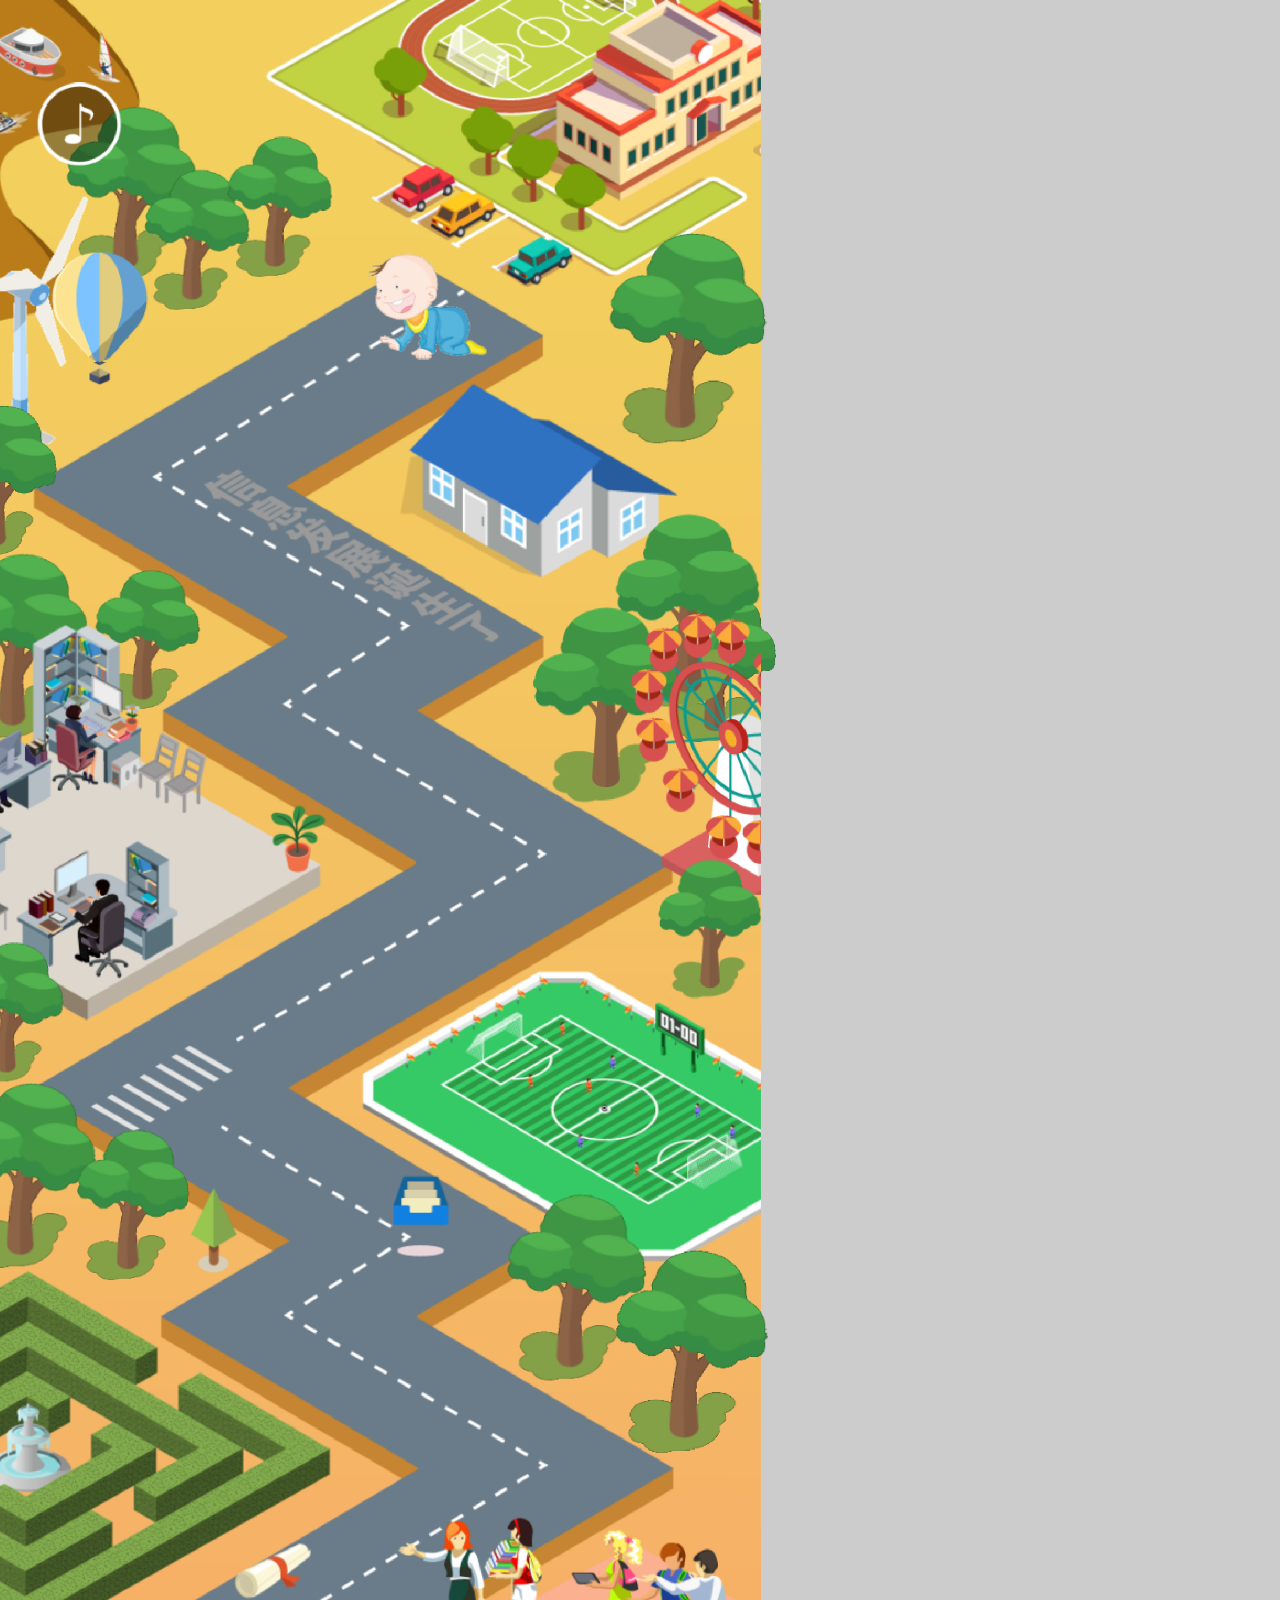
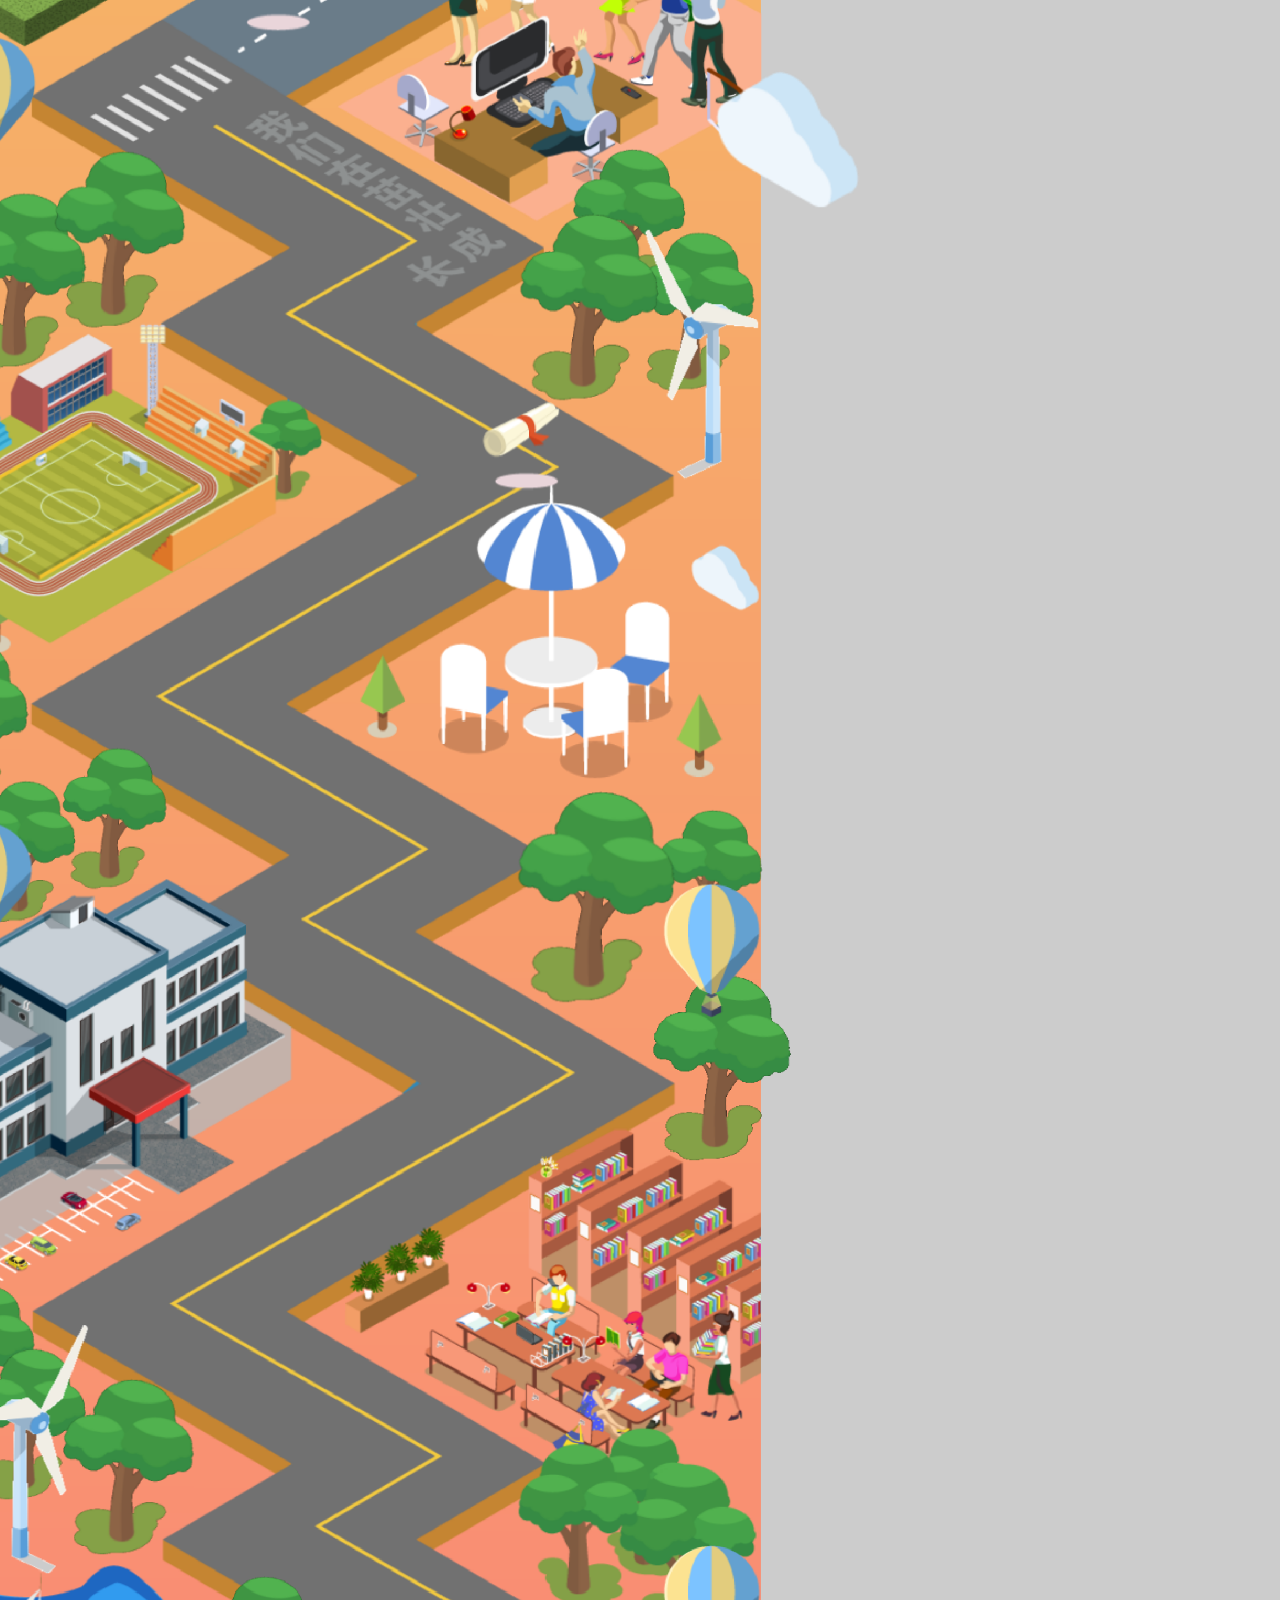
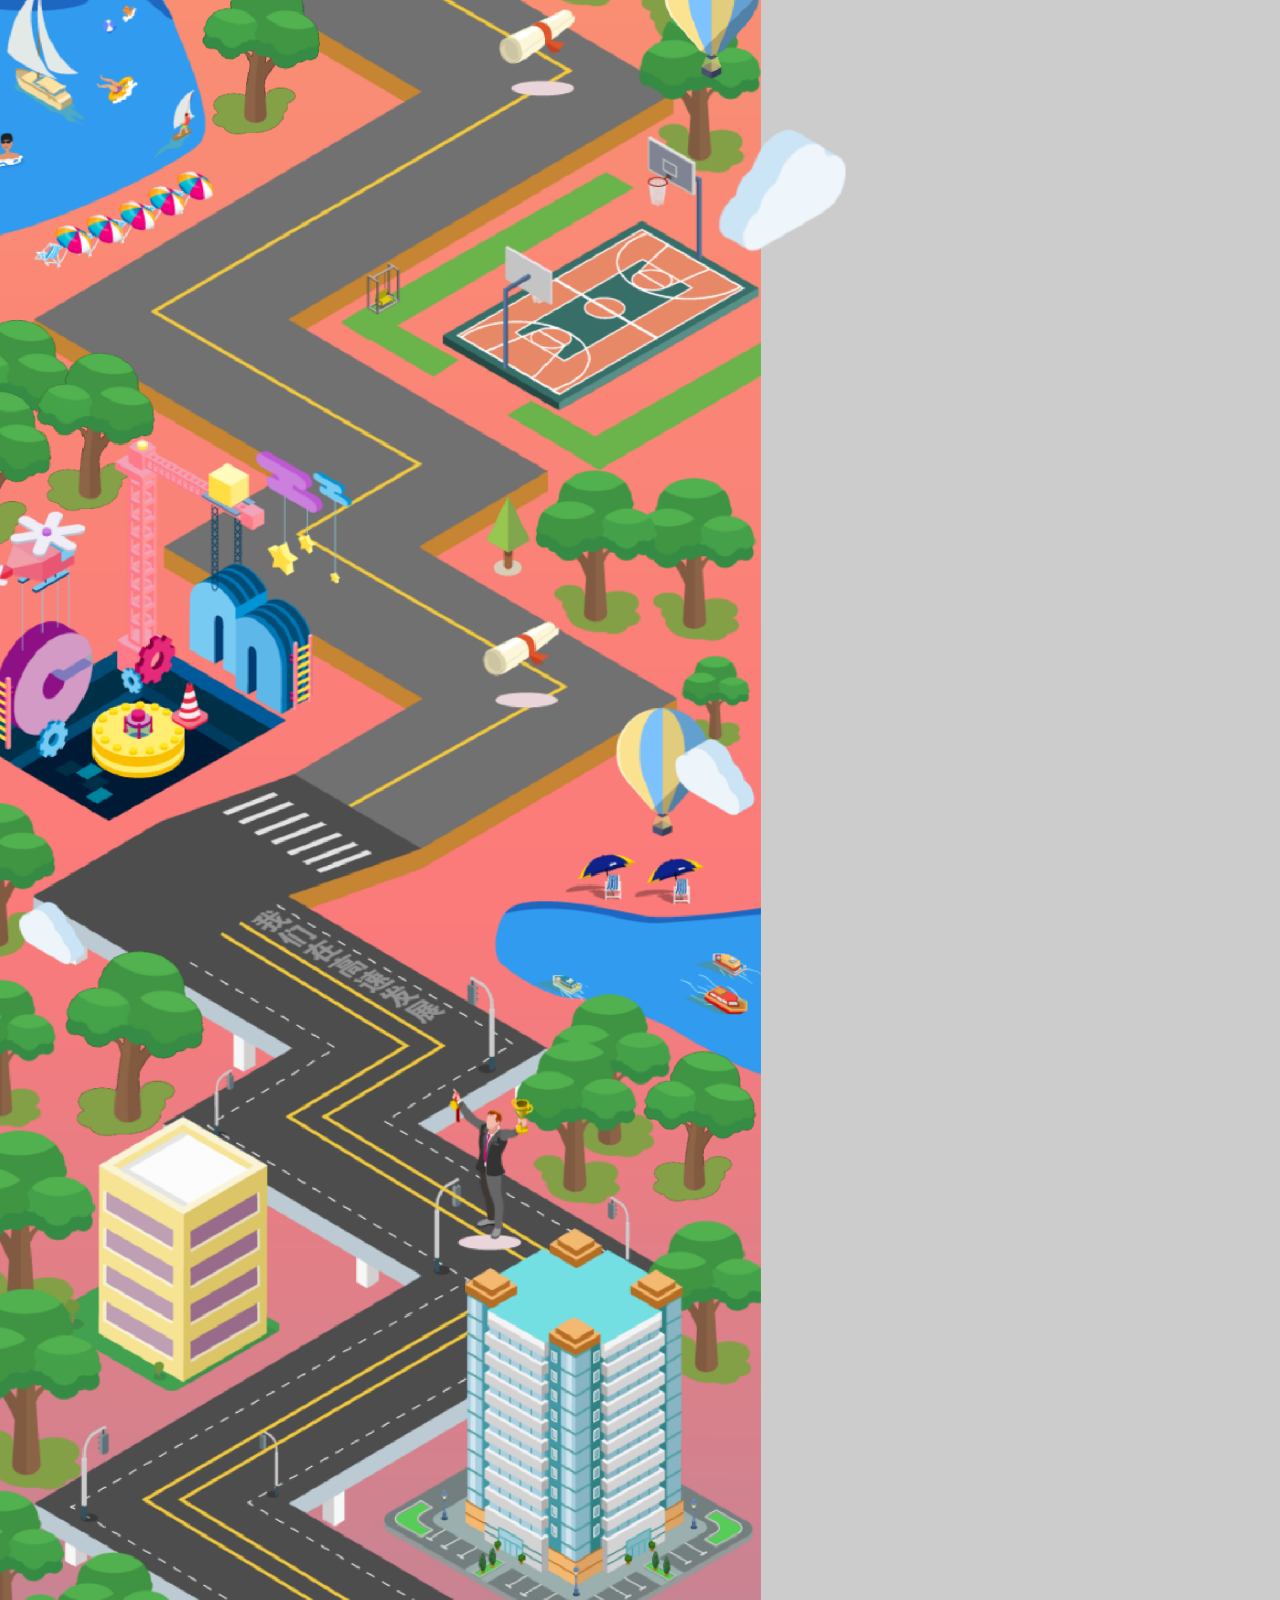
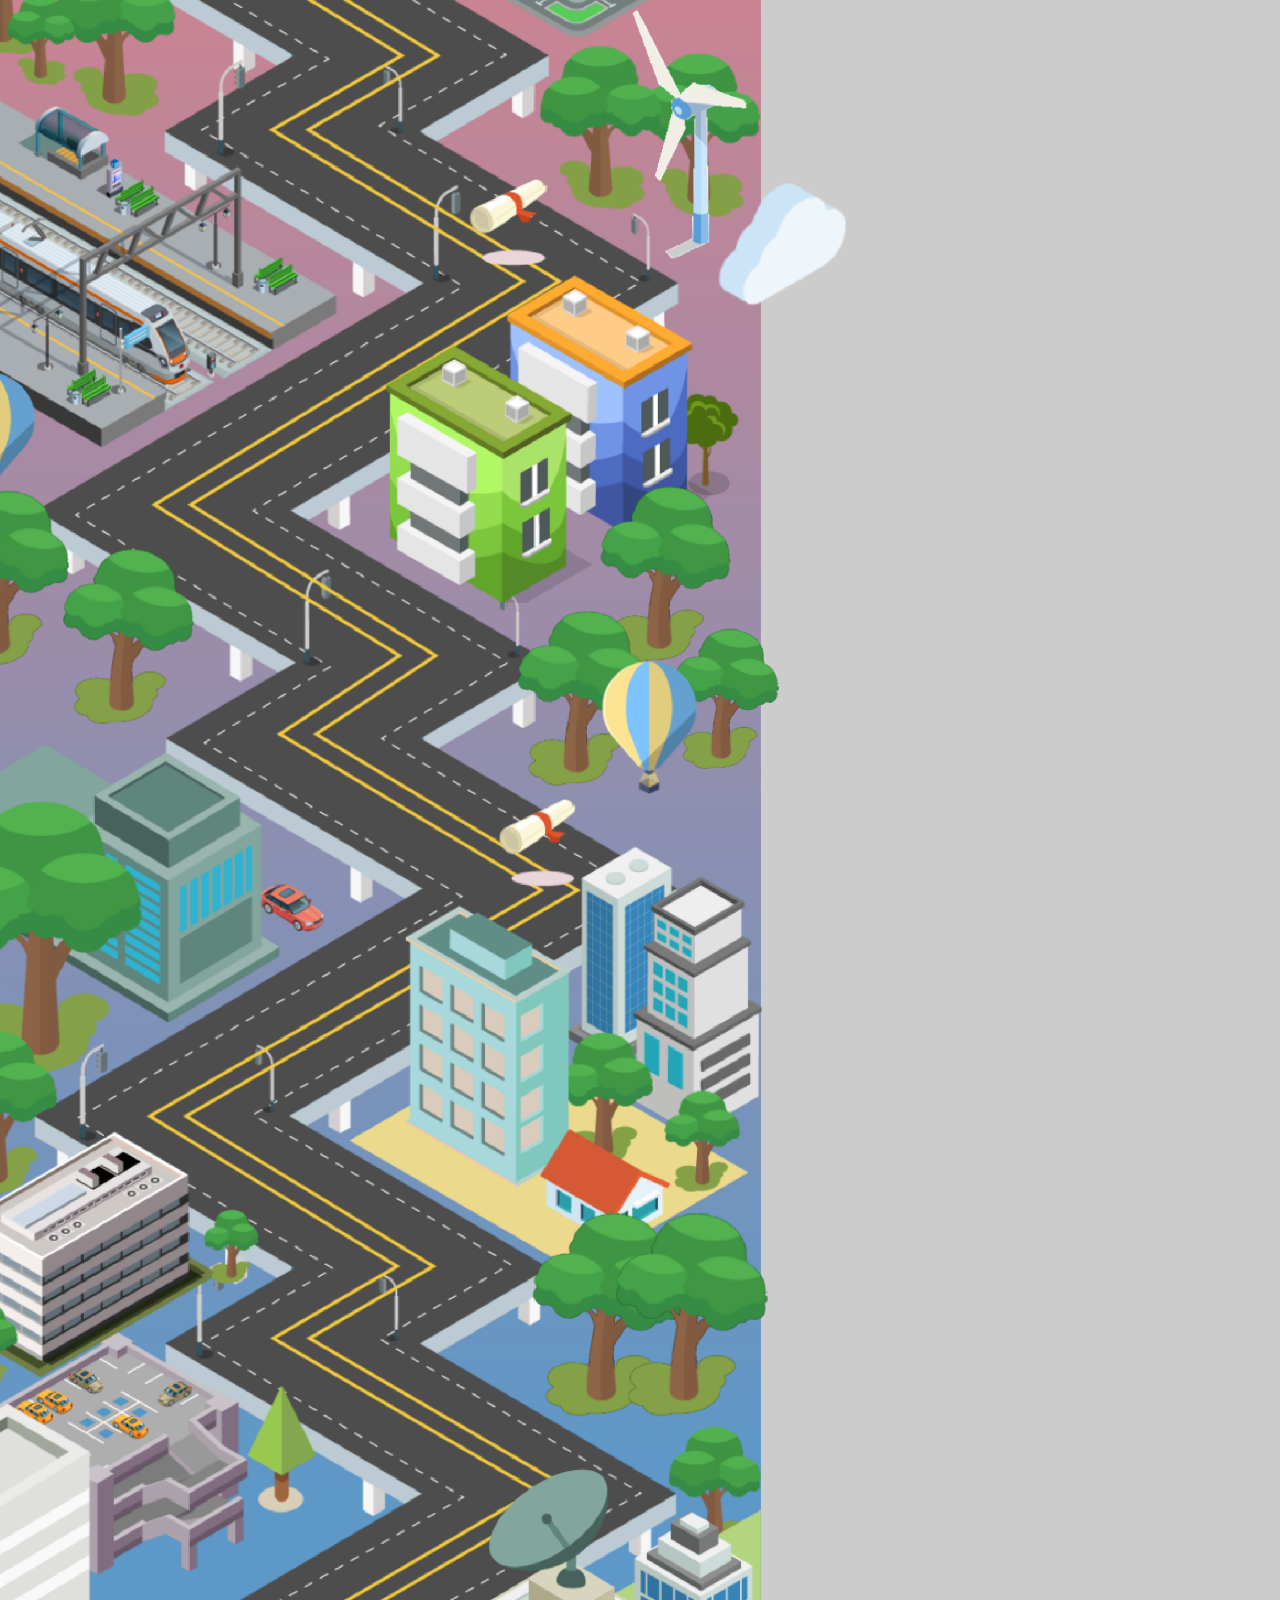
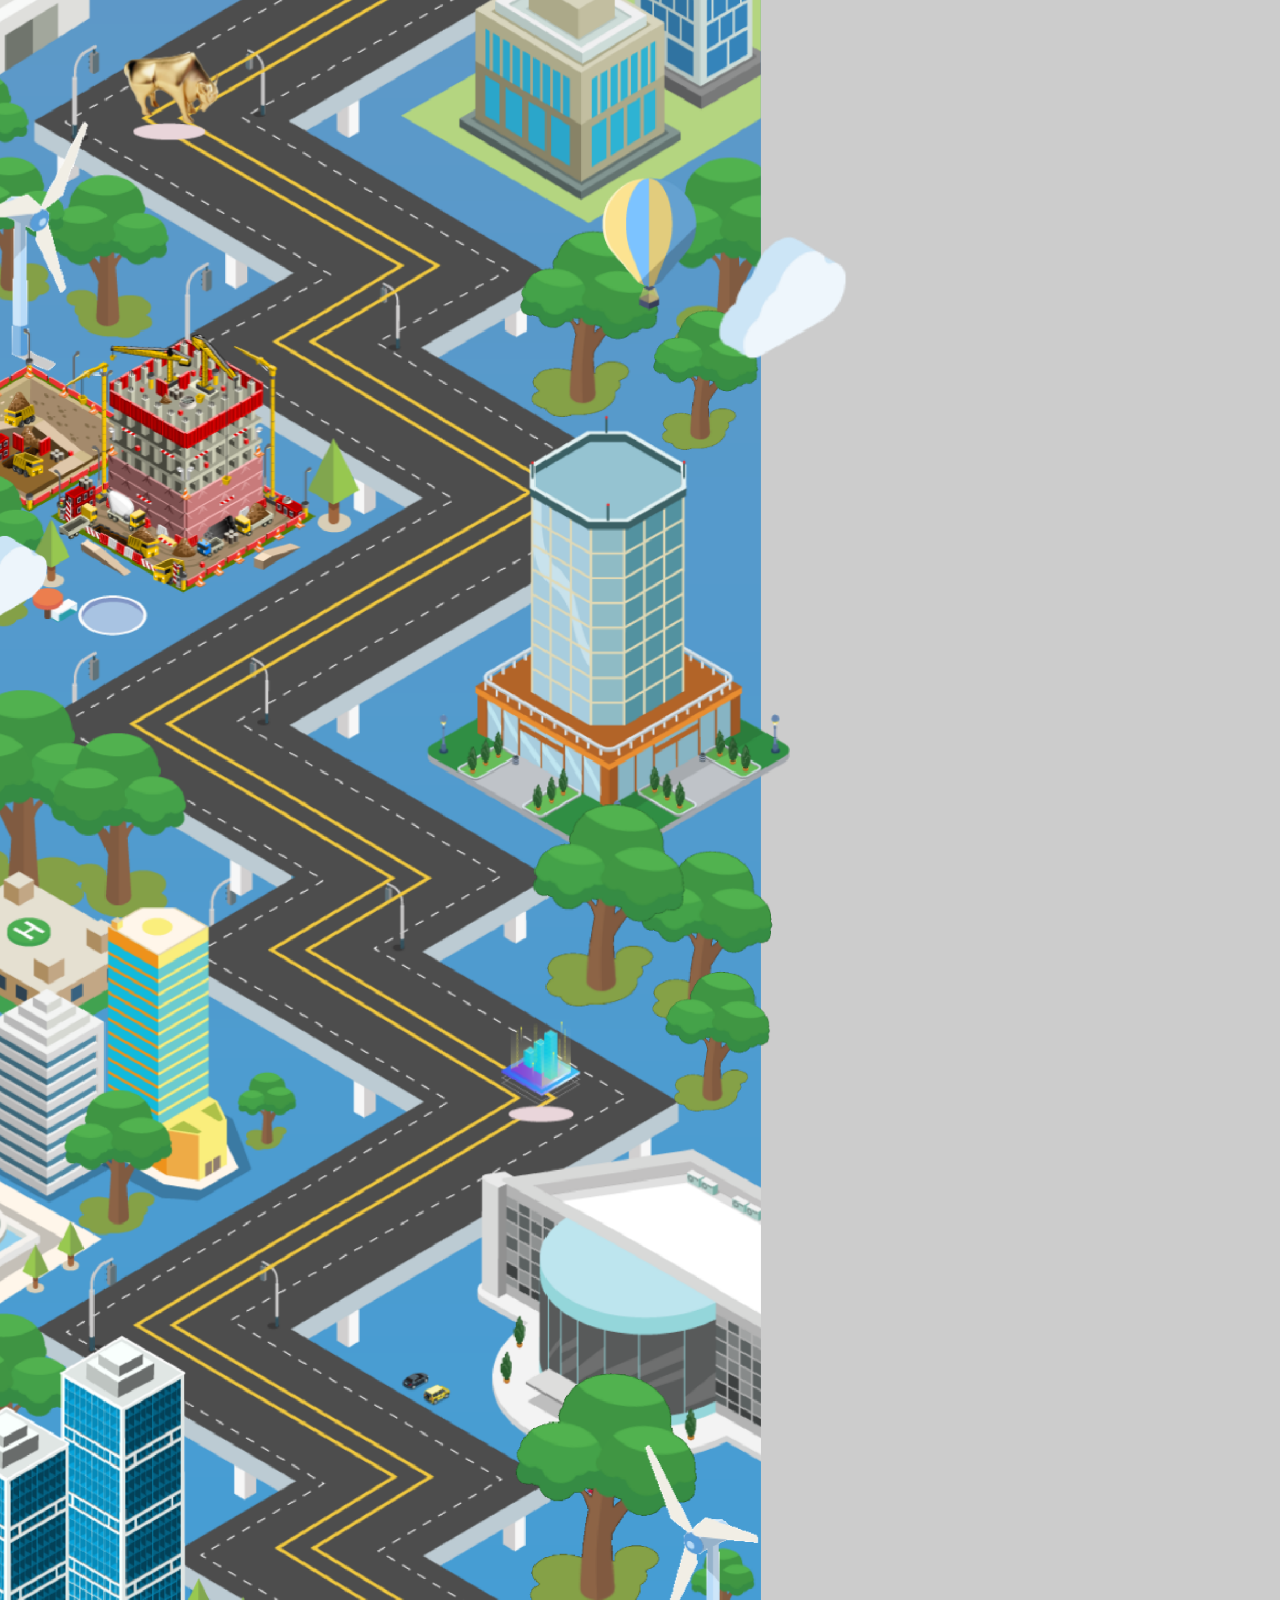
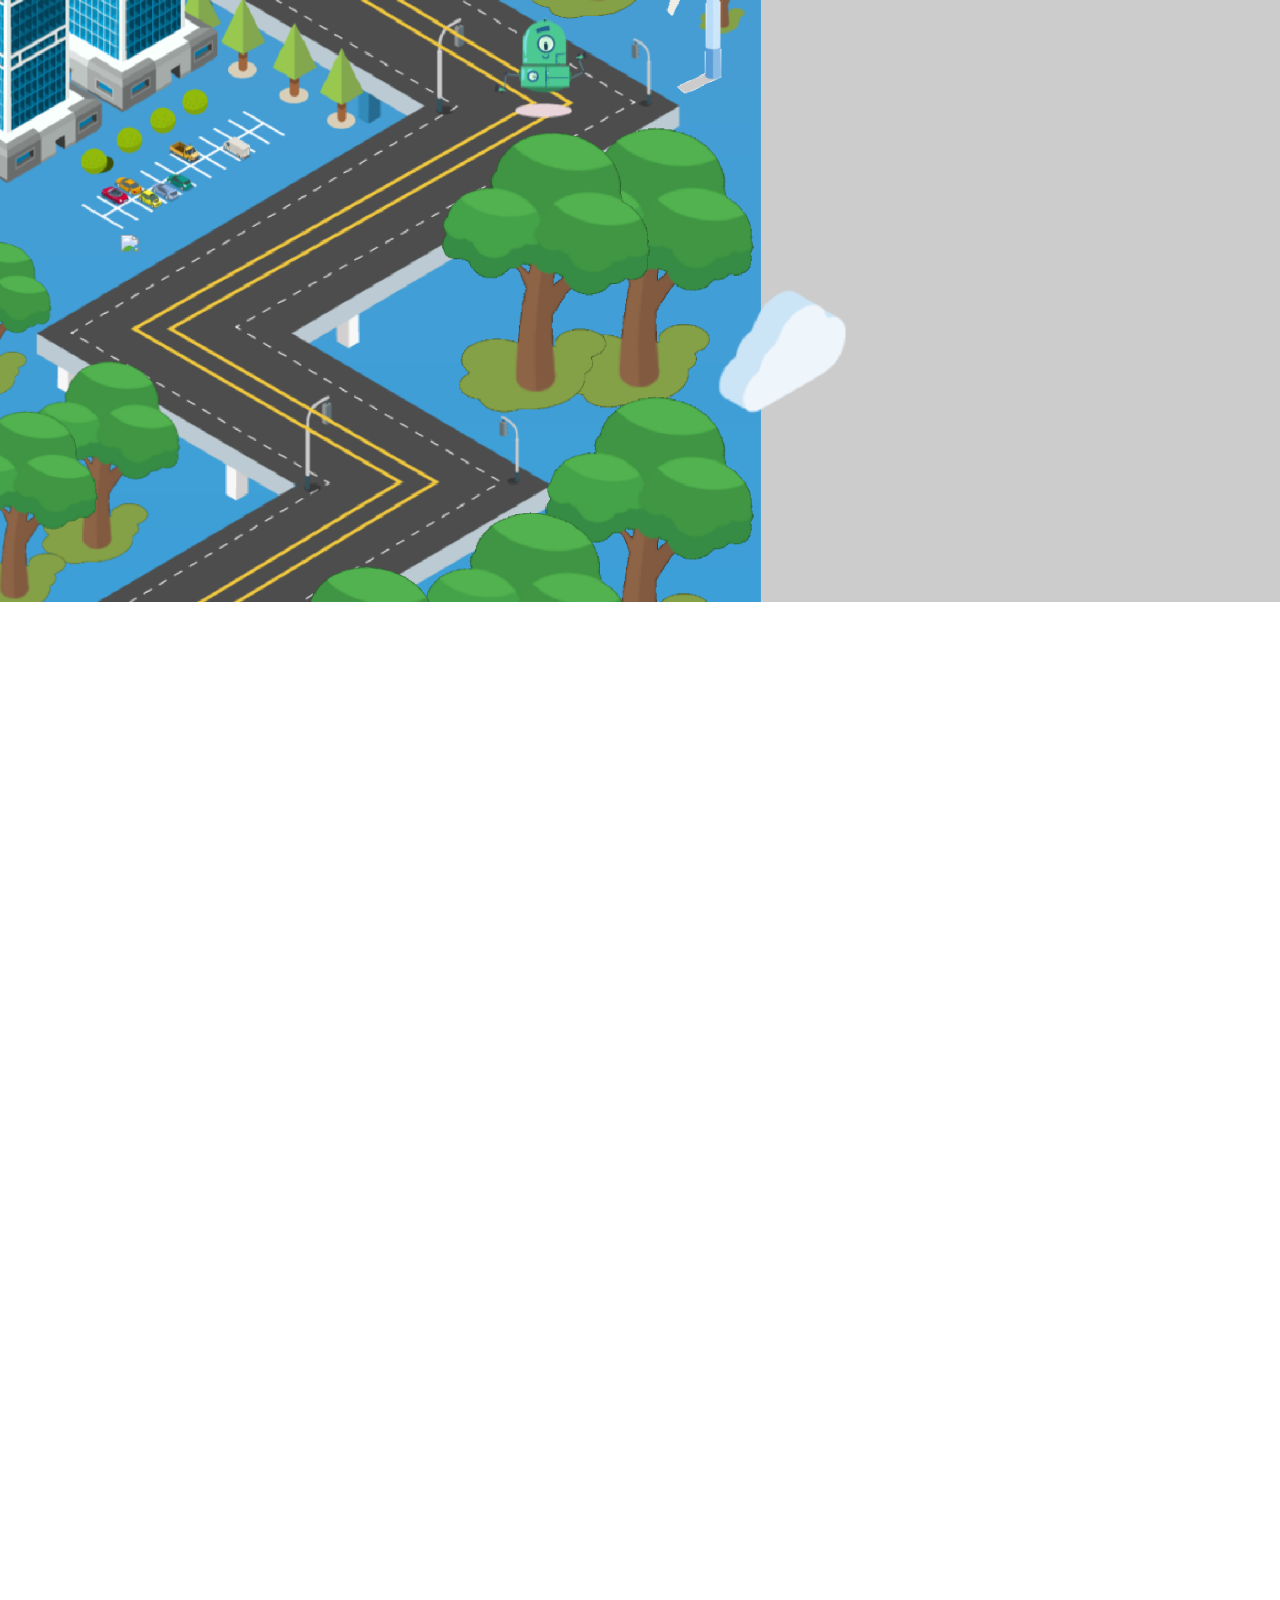
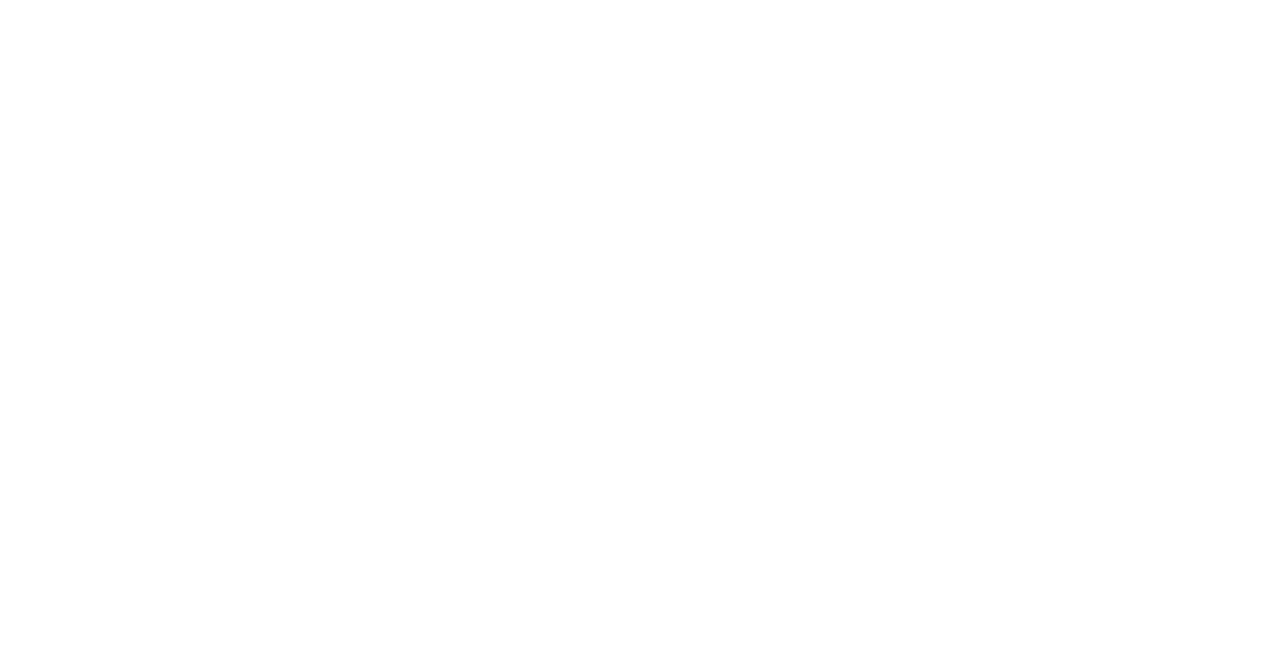
==== commit 68a60332: "1111111" ====
--- a/recruitment0904/index.html
+++ b/recruitment0904/index.html
@@ -361,6 +361,9 @@
        	 	<div id="erweima">
        	 		<img src="images/erweima.png"/>
        	 	</div>
+       	 	<div class="man5">
+       	 		<img src="images/man5.png"/>
+       	 	</div>
        	 </div>
 		
 	</div>
--- a/recruitment0904/css/index.css
+++ b/recruitment0904/css/index.css
@@ -796,6 +796,14 @@
 }
 #erweima img{
 	width:7.8rem;
+}
+.man5{
+	position: absolute;
+    left: 4.5rem;
+    top: 198.7rem;
+}
+.man5 img{
+	width: 3.4rem;
 }
 .fistMove{
 	
